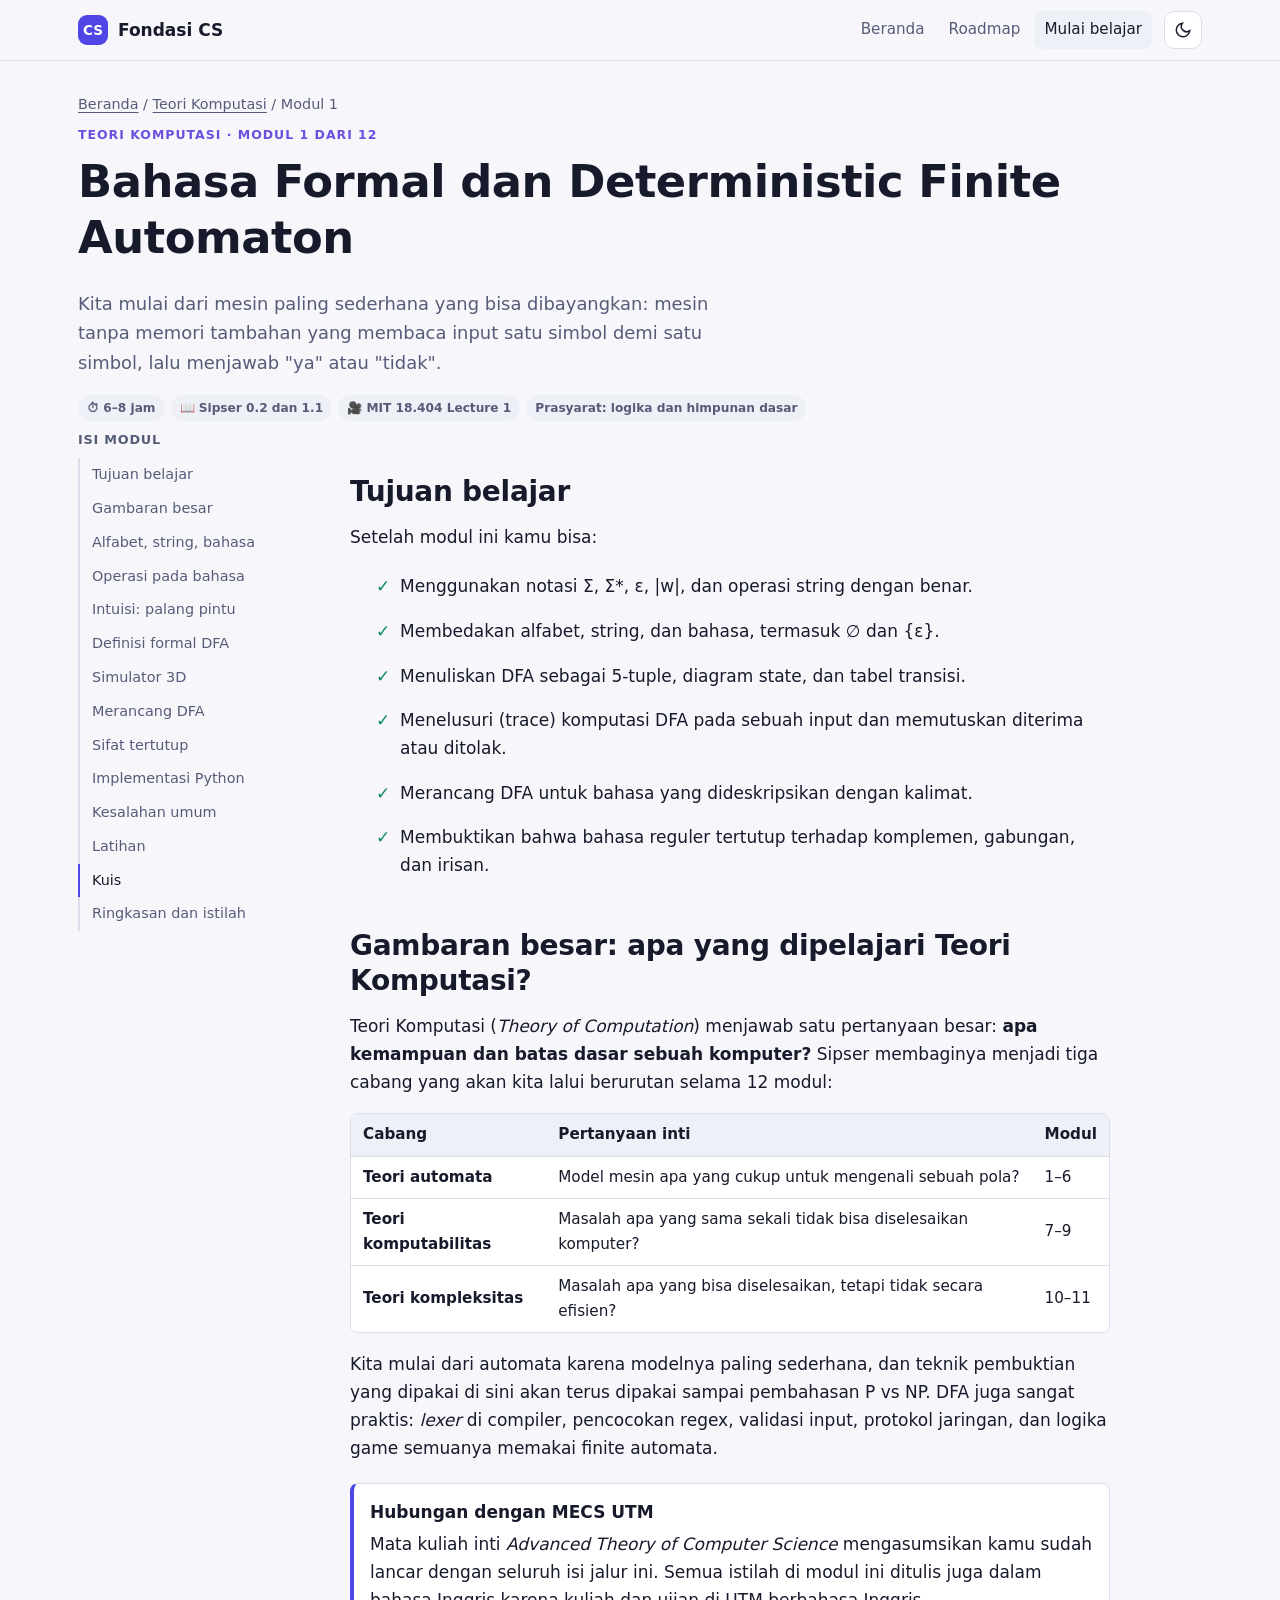
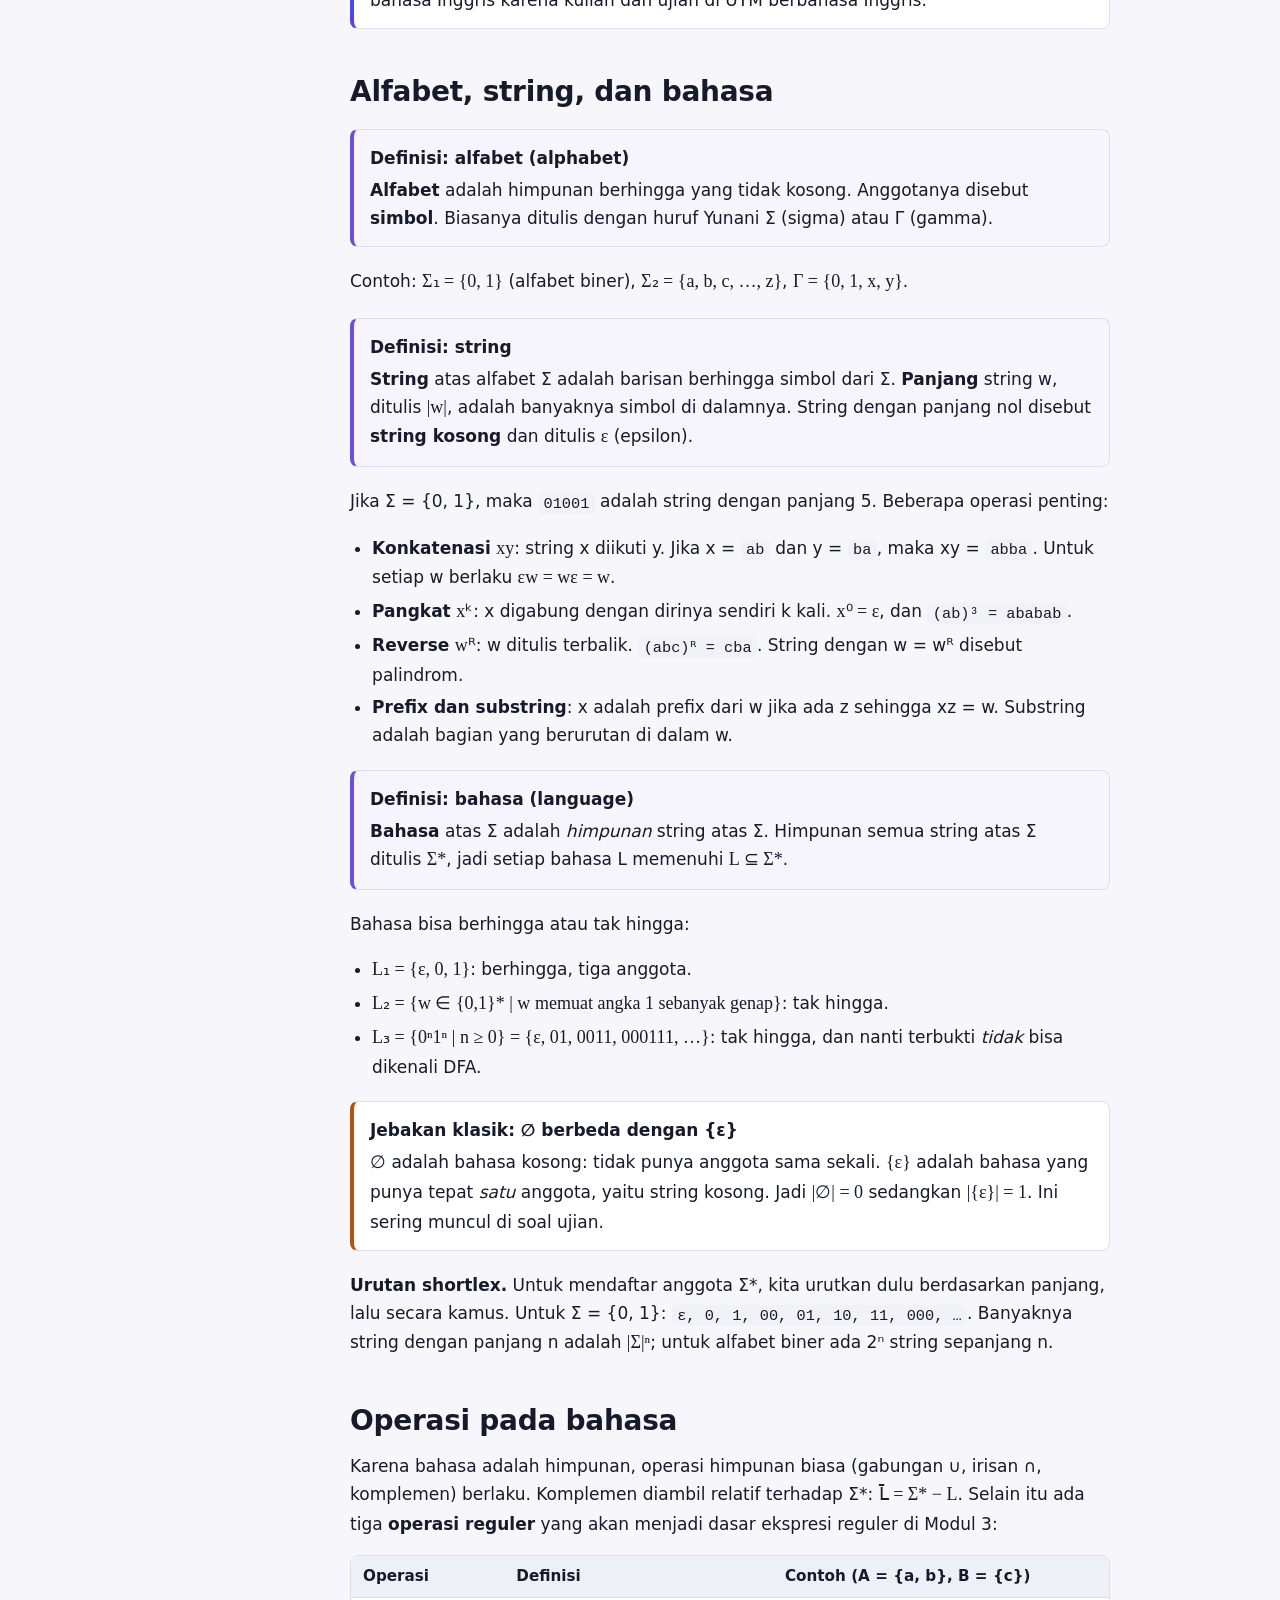
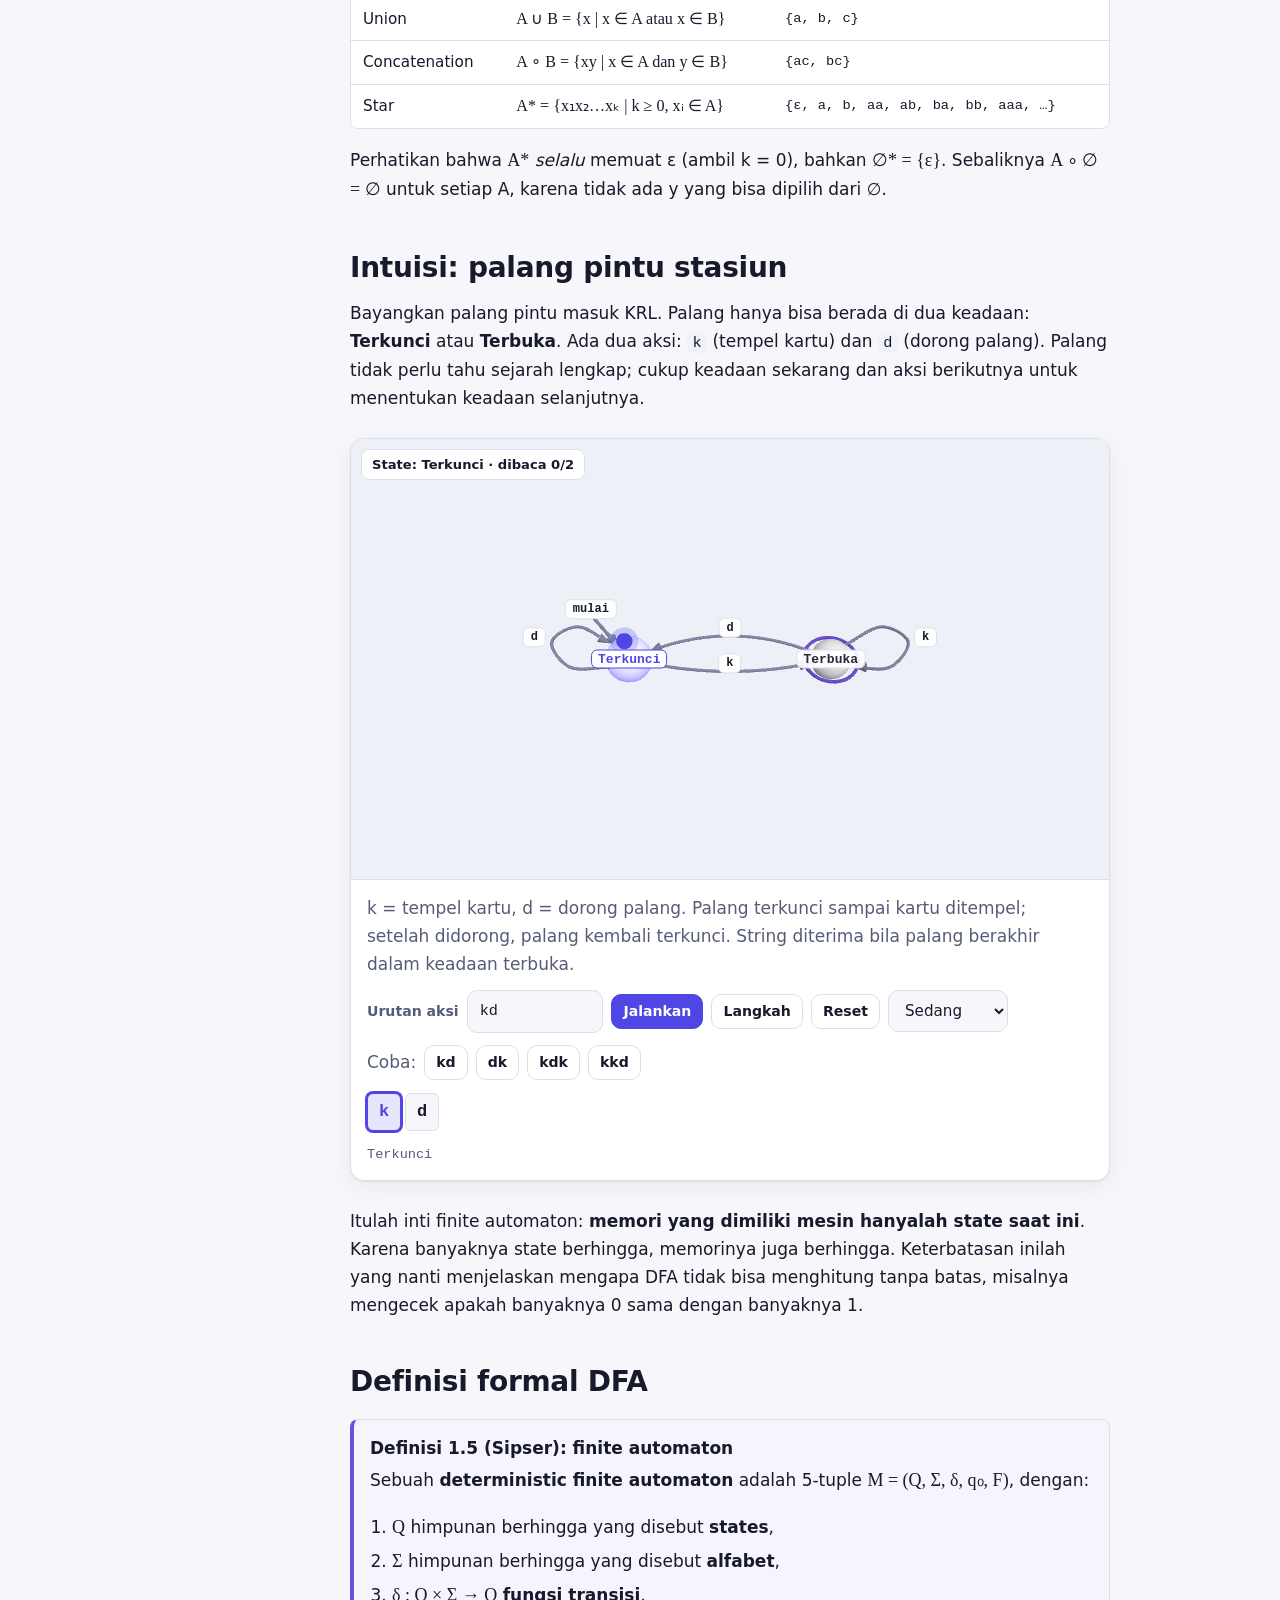
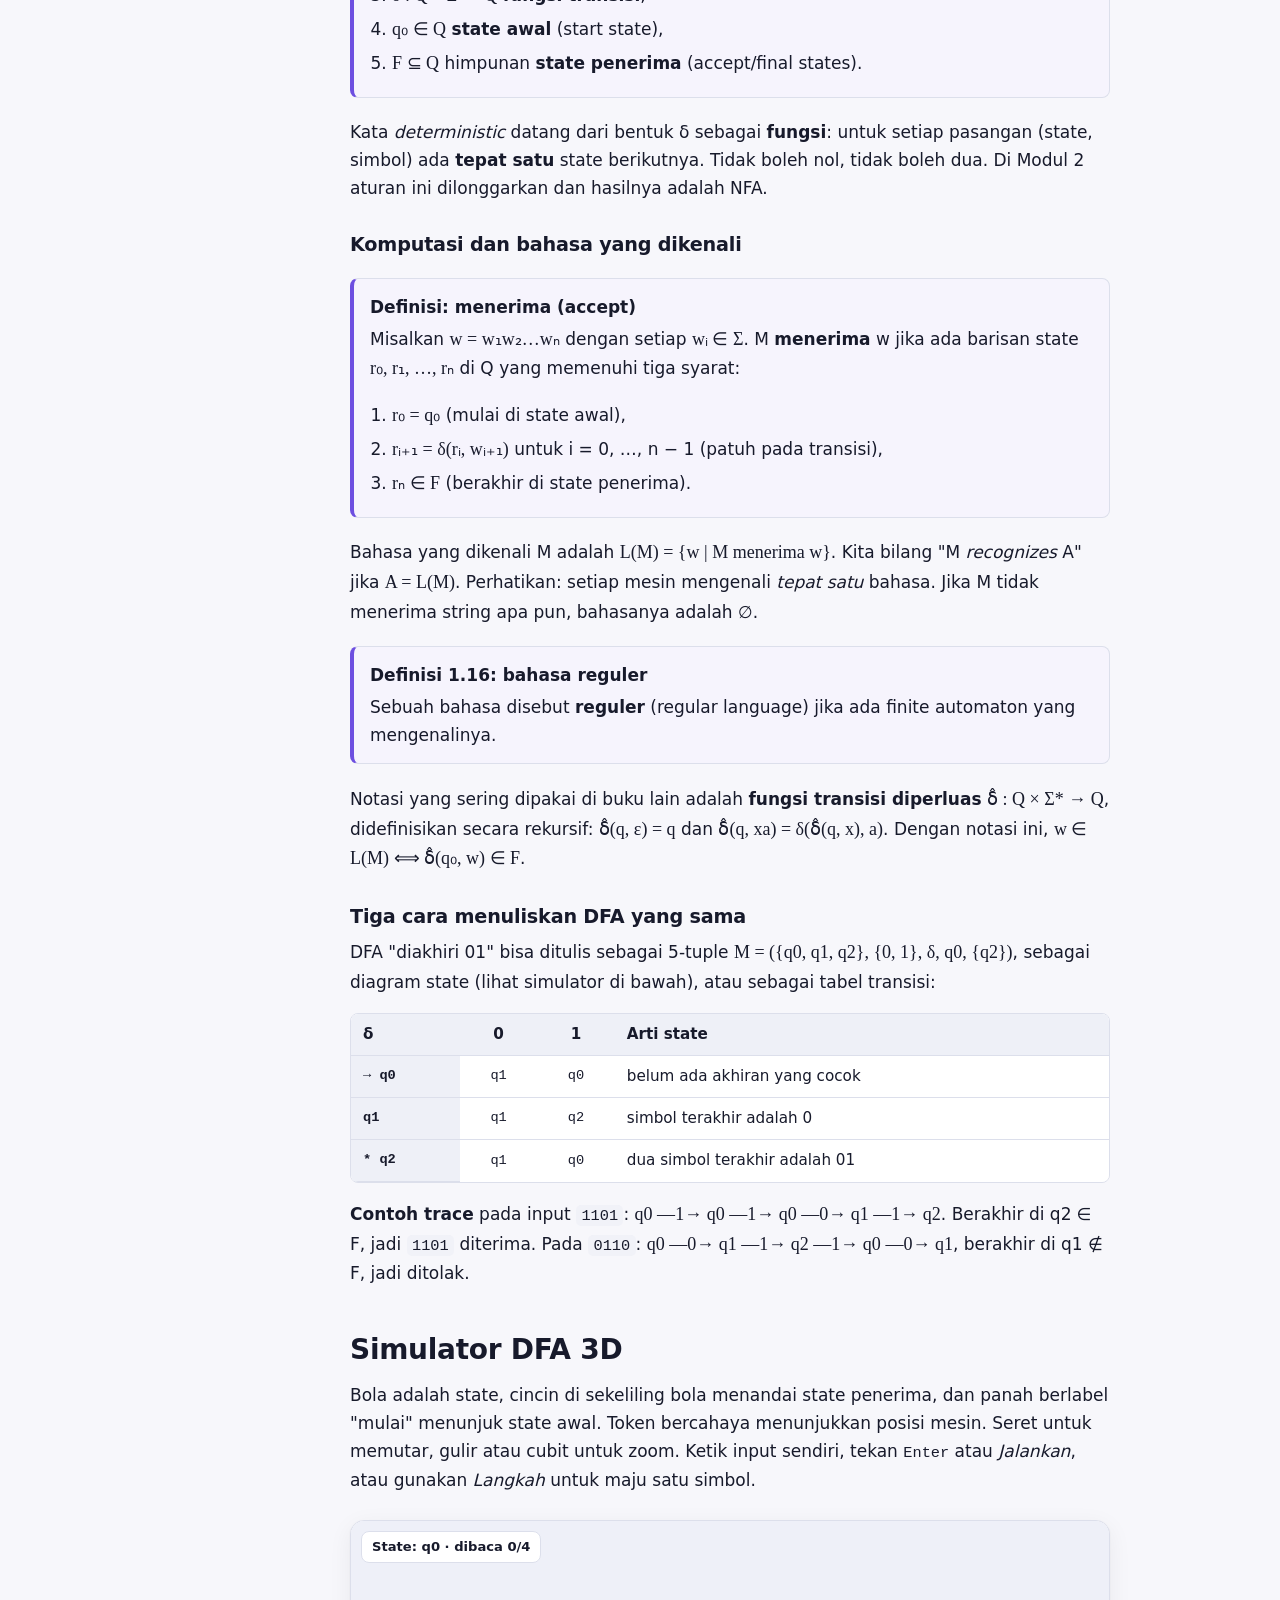
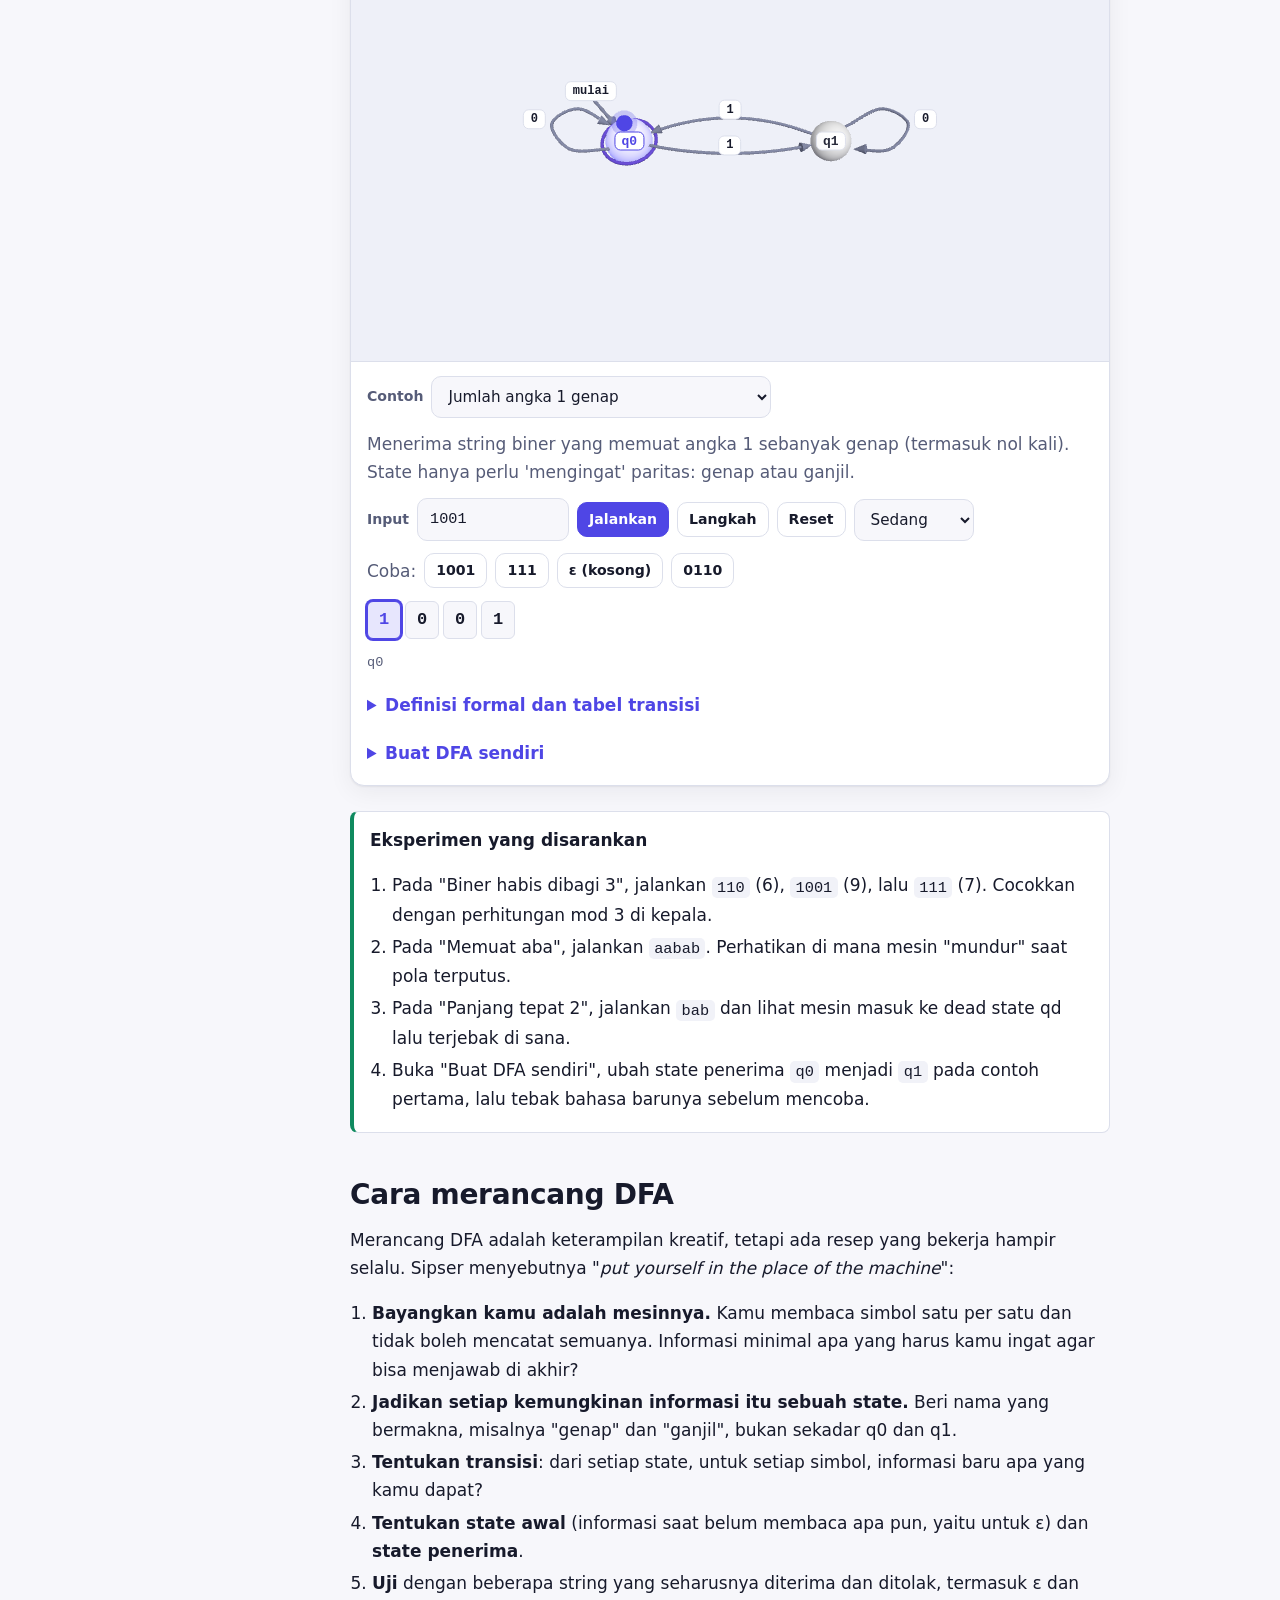
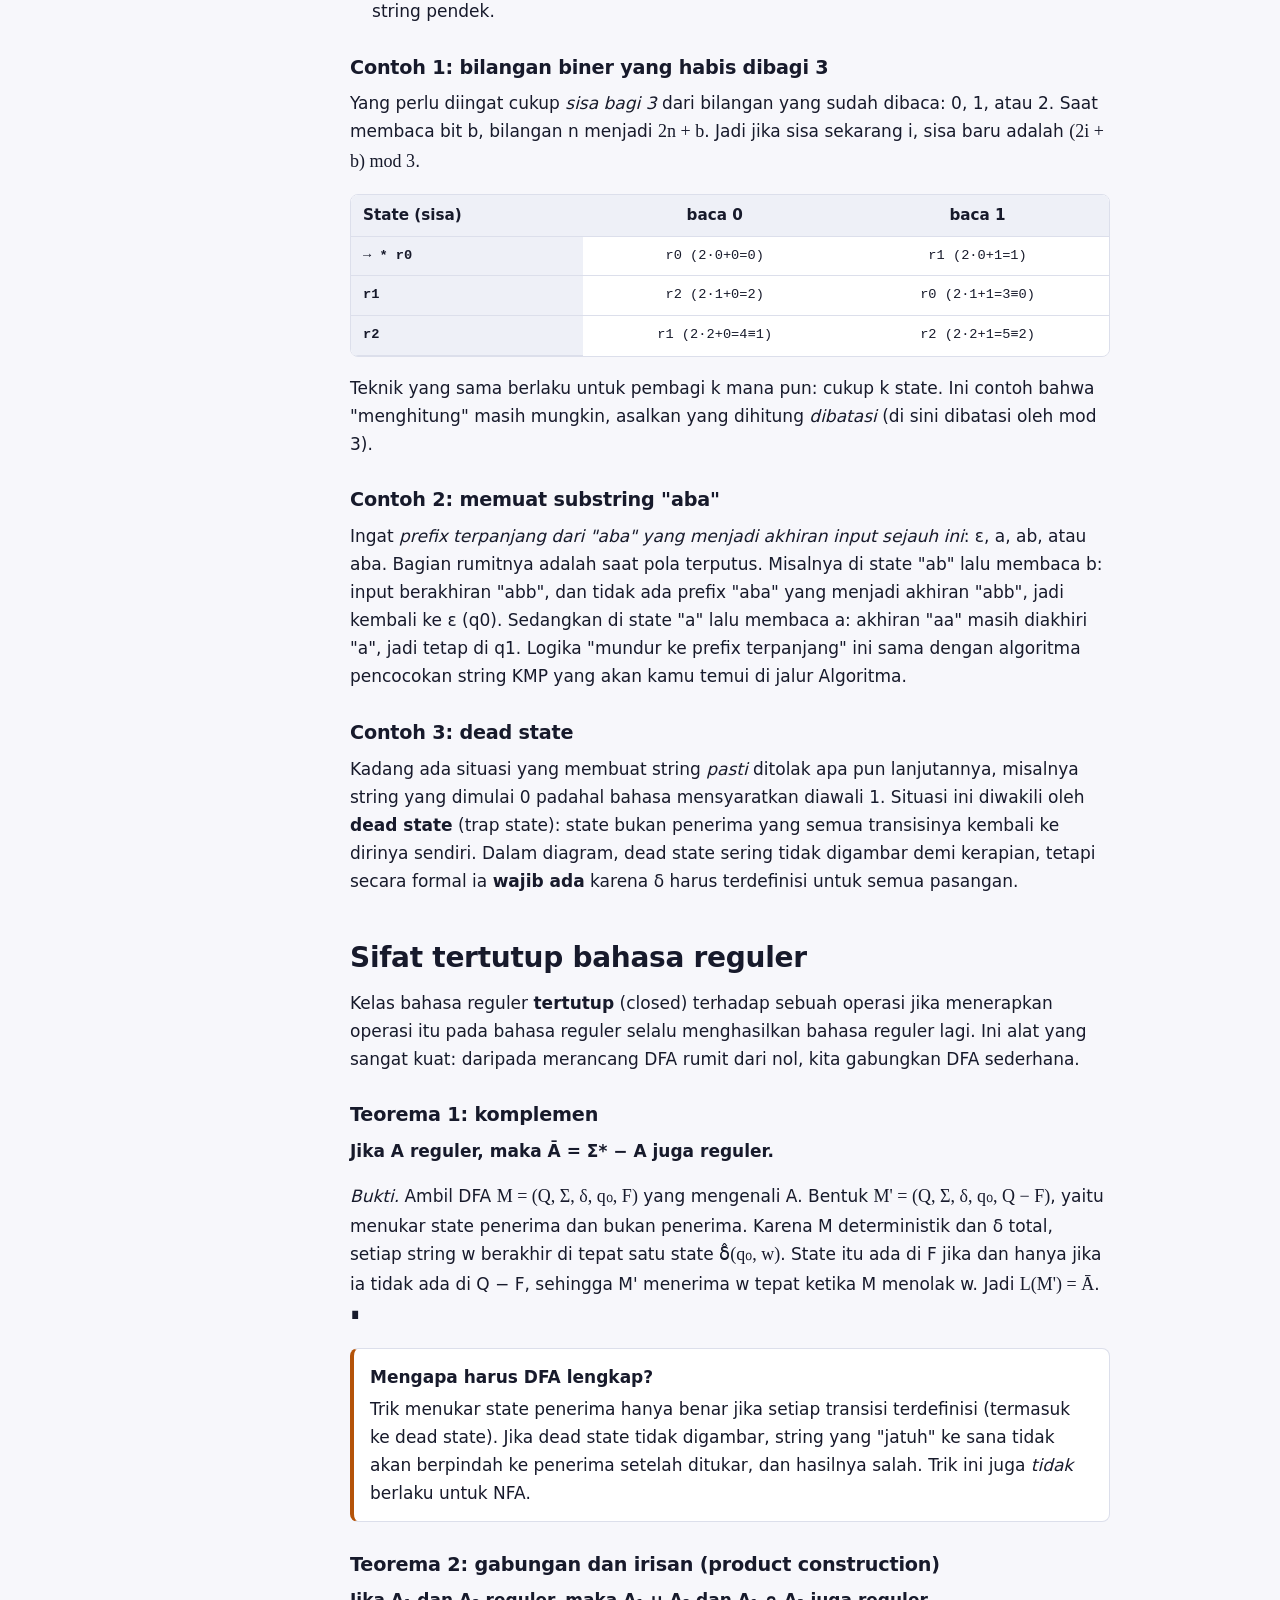
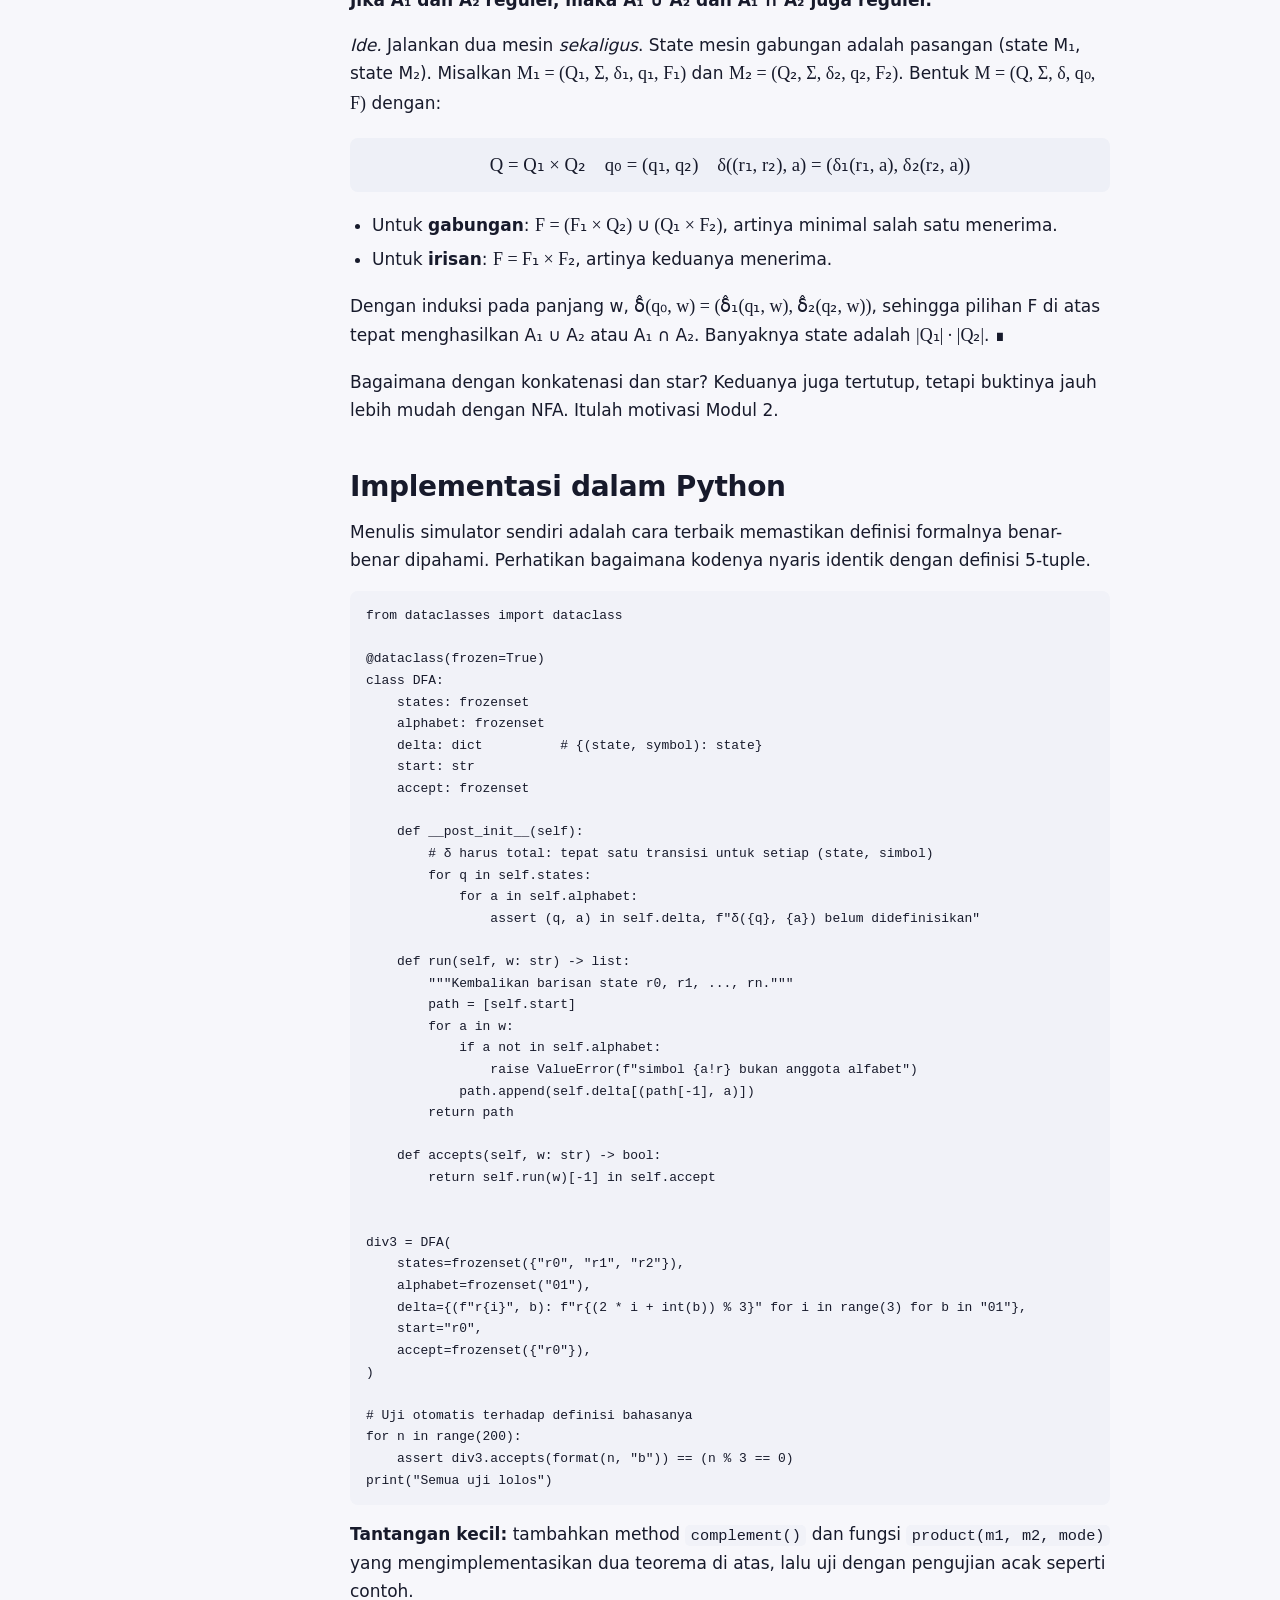
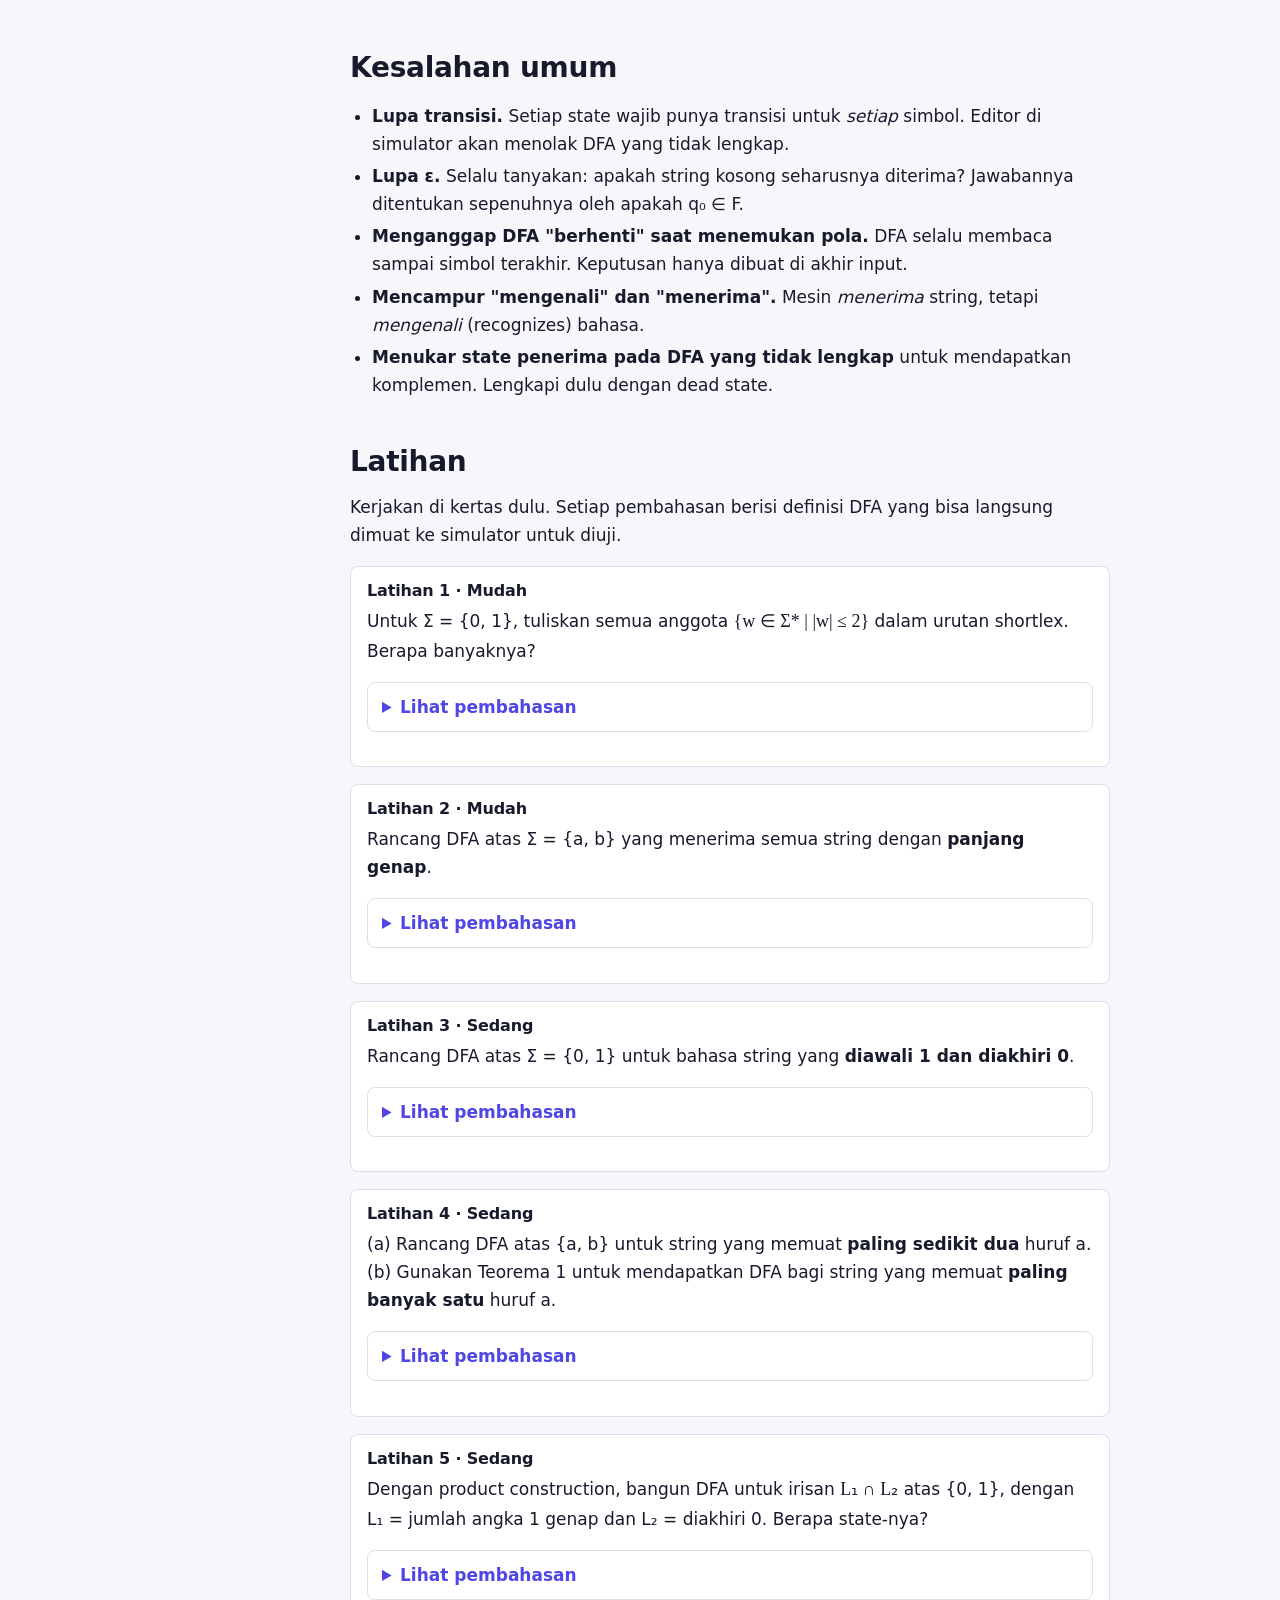
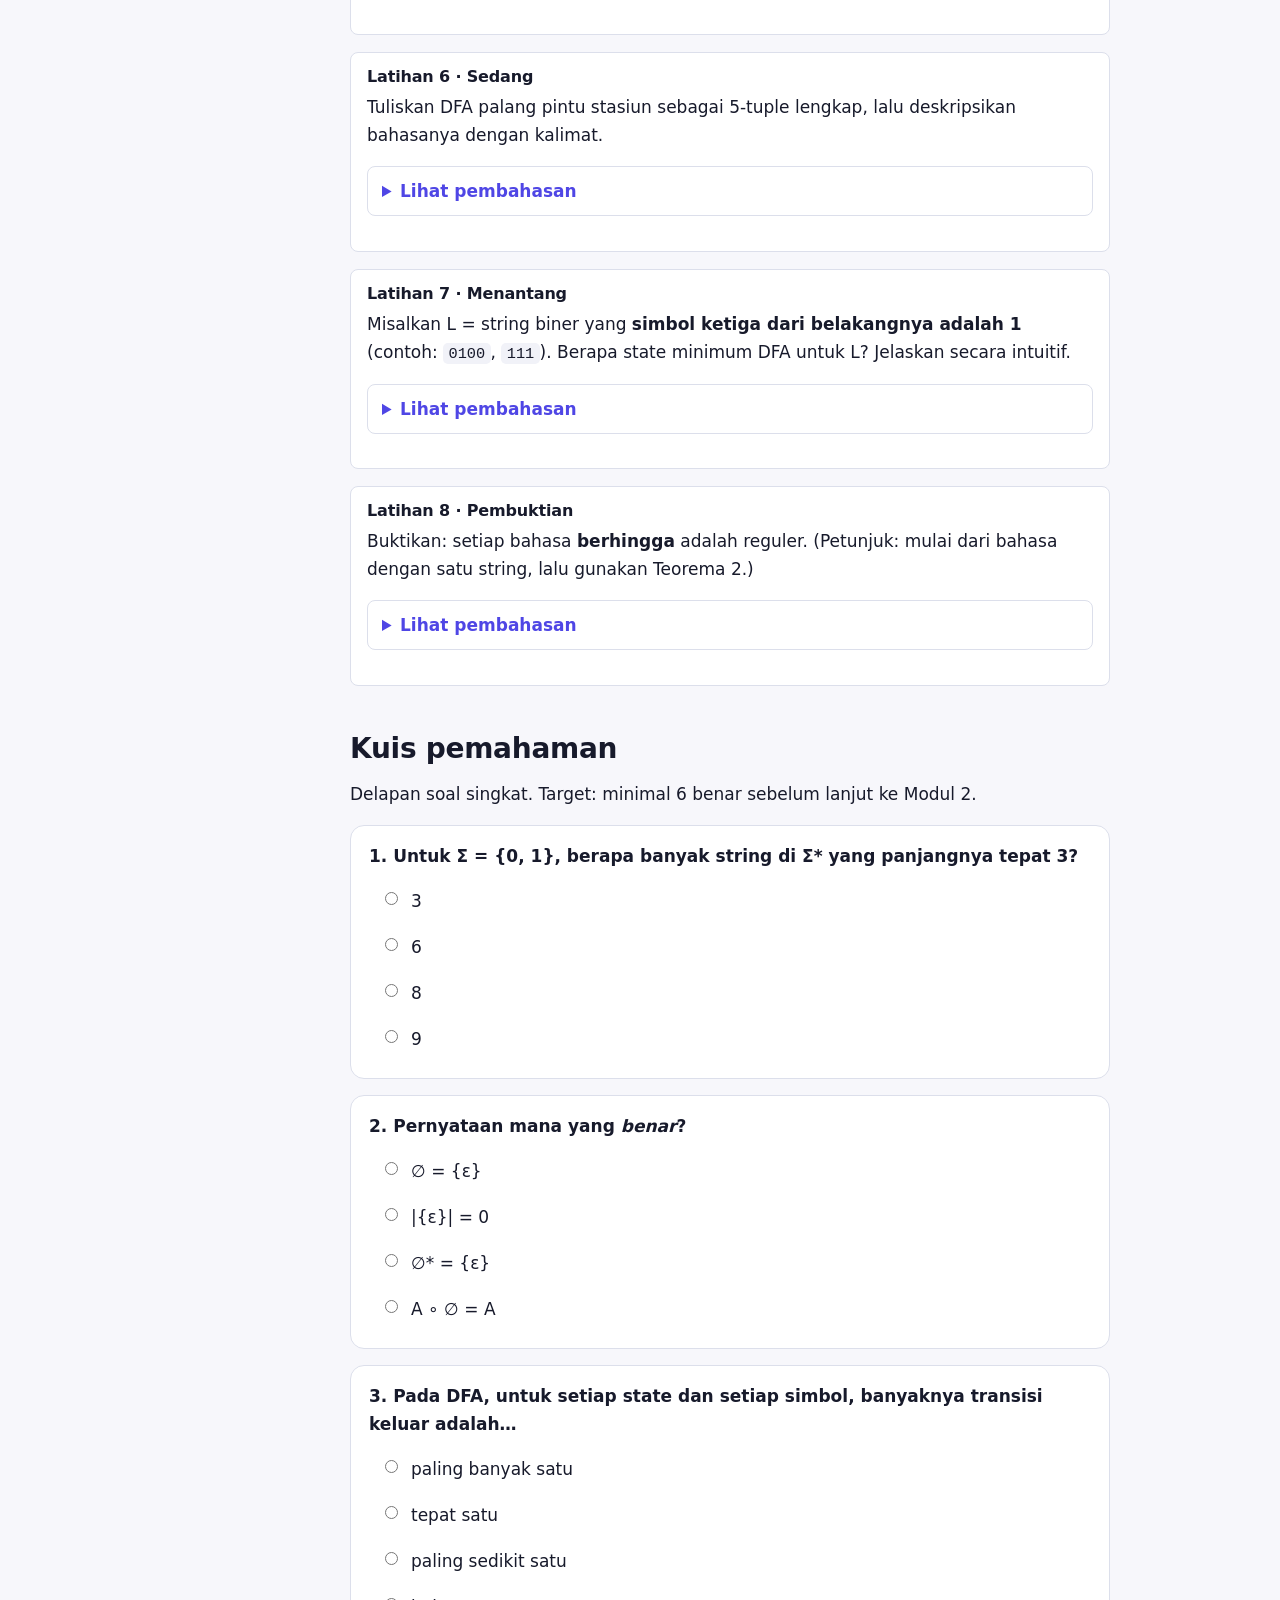
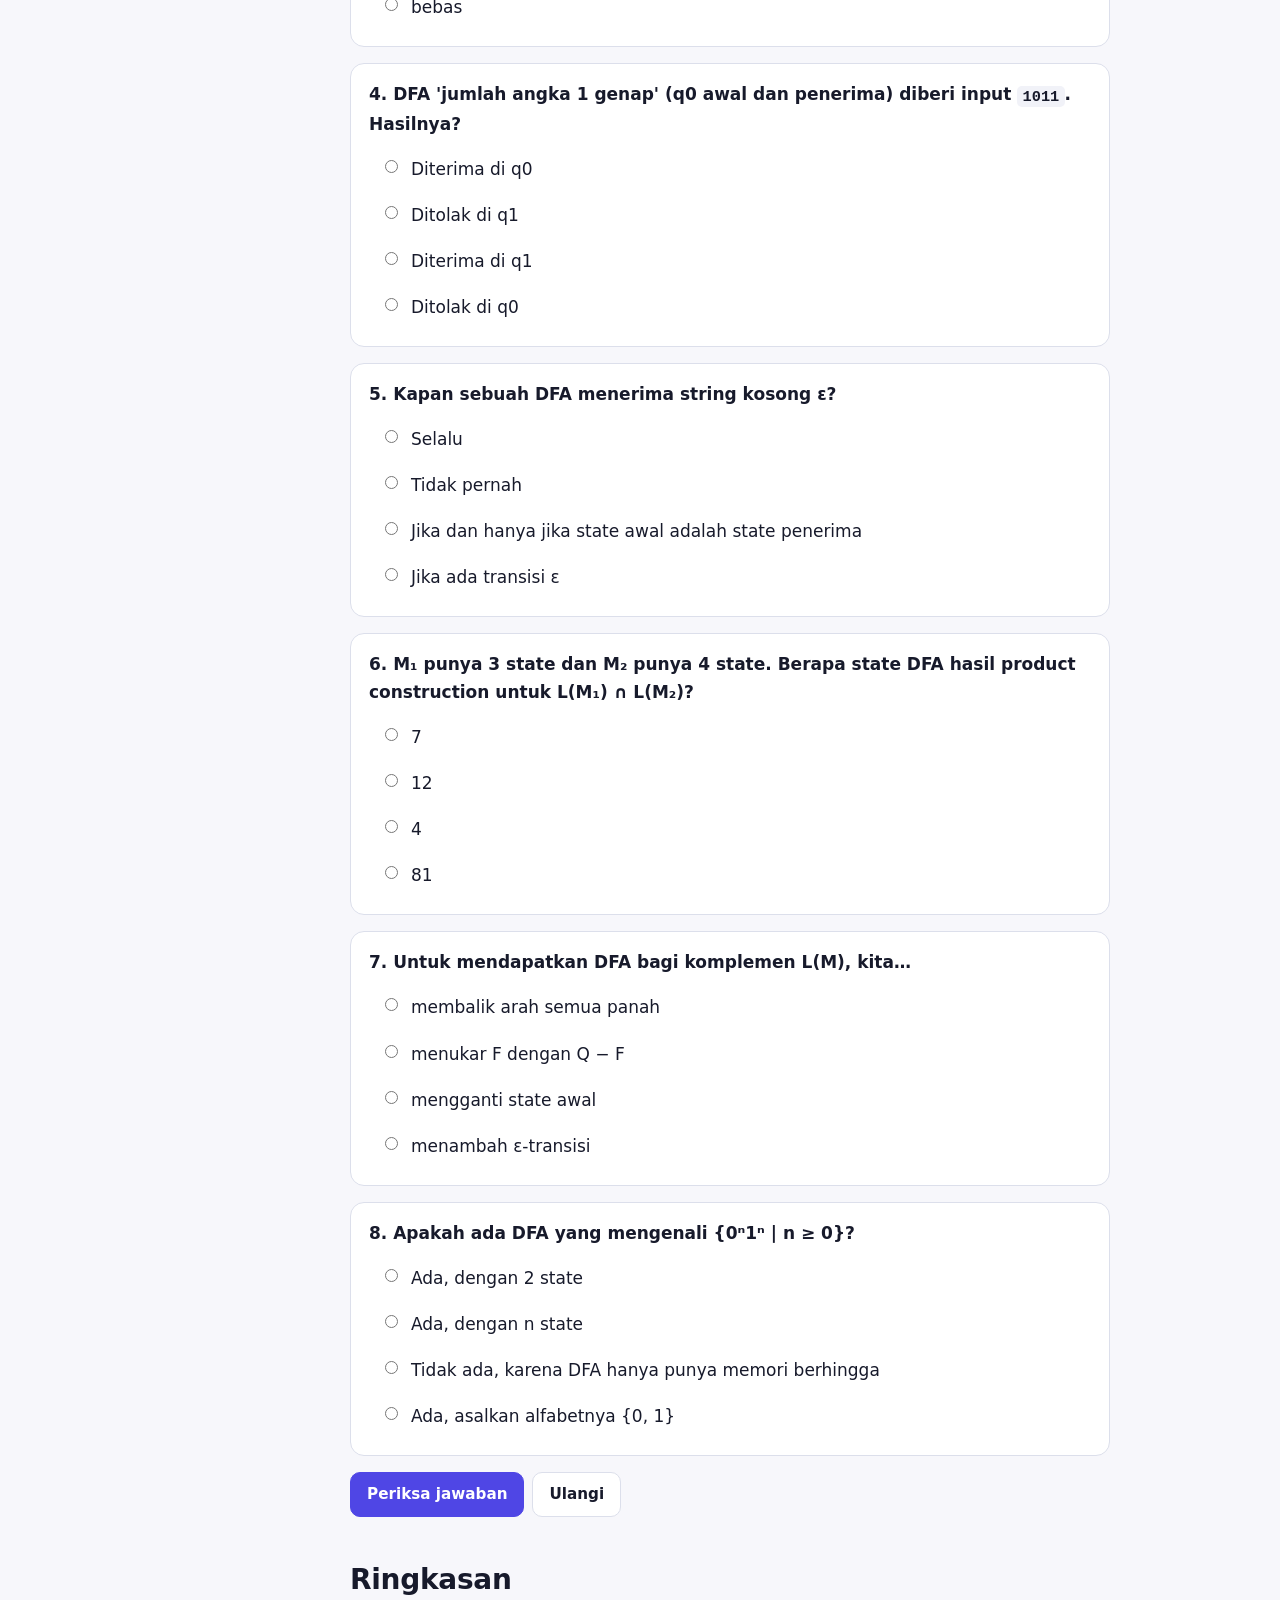
==== teori-komputasi/01-bahasa-dan-dfa.html @ dc5202ef "Bangun website Fondasi CS: beranda, roadmap 6 jalur, modul 1 Teori Komputasi dengan simulator DFA 3D" ====
<!doctype html>
<html lang="id">
<head>
  <meta charset="utf-8">
  <meta name="viewport" content="width=device-width, initial-scale=1">
  <title>Bahasa Formal dan DFA · Teori Komputasi · Fondasi CS</title>
  <meta name="description" content="Modul 1 Teori Komputasi: alfabet, string, bahasa formal, dan deterministic finite automaton (DFA) dengan simulator 3D interaktif, latihan, dan kuis.">
  <meta name="theme-color" content="#4f46e5">
  <link rel="icon" href="../assets/favicon.svg" type="image/svg+xml">
  <script>try{var t=localStorage.getItem("fondasi-cs:theme");if(t)document.documentElement.dataset.theme=t}catch(e){}</script>
  <link rel="stylesheet" href="../assets/css/style.css">
  <script type="importmap">{"imports":{"three":"../assets/vendor/three/three.module.min.js","three/addons/":"../assets/vendor/three/addons/"}}</script>
</head>
<body>
  <a class="skip-link" href="#main">Lewati ke konten</a>
  <header class="site-header">
    <div class="wrap">
      <a class="brand" href="../"><span class="brand-mark" aria-hidden="true">CS</span> Fondasi CS</a>
      <nav class="nav" aria-label="Navigasi utama">
        <a href="../">Beranda</a>
        <a class="hide-sm" href="../roadmap.html?jalur=teori-komputasi">Roadmap</a>
        <a class="hide-sm" href="01-bahasa-dan-dfa.html" aria-current="page">Mulai belajar</a>
      </nav>
      <button class="icon-btn" type="button" data-theme-toggle aria-label="Ganti tema"></button>
    </div>
  </header>

  <div class="wrap">
    <div class="page-head">
      <nav class="breadcrumb" aria-label="Breadcrumb"><a href="../">Beranda</a> / <a href="../roadmap.html?jalur=teori-komputasi">Teori Komputasi</a> / Modul 1</nav>
      <p class="eyebrow" style="color:var(--t-toc)">Teori Komputasi · Modul 1 dari 12</p>
      <h1>Bahasa Formal dan Deterministic Finite Automaton</h1>
      <p class="lead">Kita mulai dari mesin paling sederhana yang bisa dibayangkan: mesin tanpa memori tambahan yang membaca input satu simbol demi satu simbol, lalu menjawab "ya" atau "tidak".</p>
      <div class="lesson-meta">
        <span class="badge">⏱ 6–8 jam</span>
        <span class="badge">📖 Sipser 0.2 dan 1.1</span>
        <span class="badge">🎥 MIT 18.404 Lecture 1</span>
        <span class="badge">Prasyarat: logika dan himpunan dasar</span>
      </div>
    </div>

    <div class="lesson">
      <nav class="toc" aria-label="Daftar isi modul">
        <div class="toc-title">Isi modul</div>
        <ol>
          <li><a href="#tujuan">Tujuan belajar</a></li>
          <li><a href="#gambaran">Gambaran besar</a></li>
          <li><a href="#bahasa">Alfabet, string, bahasa</a></li>
          <li><a href="#operasi">Operasi pada bahasa</a></li>
          <li><a href="#intuisi">Intuisi: palang pintu</a></li>
          <li><a href="#formal">Definisi formal DFA</a></li>
          <li><a href="#simulator">Simulator 3D</a></li>
          <li><a href="#merancang">Merancang DFA</a></li>
          <li><a href="#tertutup">Sifat tertutup</a></li>
          <li><a href="#python">Implementasi Python</a></li>
          <li><a href="#kesalahan">Kesalahan umum</a></li>
          <li><a href="#latihan">Latihan</a></li>
          <li><a href="#kuis">Kuis</a></li>
          <li><a href="#ringkasan">Ringkasan dan istilah</a></li>
        </ol>
      </nav>

      <main id="main" class="prose">

        <section id="tujuan">
          <h2>Tujuan belajar</h2>
          <p>Setelah modul ini kamu bisa:</p>
          <ul class="objectives">
            <li>Menggunakan notasi Σ, Σ*, ε, |w|, dan operasi string dengan benar.</li>
            <li>Membedakan alfabet, string, dan bahasa, termasuk ∅ dan {ε}.</li>
            <li>Menuliskan DFA sebagai 5-tuple, diagram state, dan tabel transisi.</li>
            <li>Menelusuri (trace) komputasi DFA pada sebuah input dan memutuskan diterima atau ditolak.</li>
            <li>Merancang DFA untuk bahasa yang dideskripsikan dengan kalimat.</li>
            <li>Membuktikan bahwa bahasa reguler tertutup terhadap komplemen, gabungan, dan irisan.</li>
          </ul>
        </section>

        <section id="gambaran">
          <h2>Gambaran besar: apa yang dipelajari Teori Komputasi?</h2>
          <p>Teori Komputasi (<em>Theory of Computation</em>) menjawab satu pertanyaan besar: <strong>apa kemampuan dan batas dasar sebuah komputer?</strong> Sipser membaginya menjadi tiga cabang yang akan kita lalui berurutan selama 12 modul:</p>
          <div class="table-wrap">
            <table>
              <thead><tr><th>Cabang</th><th>Pertanyaan inti</th><th>Modul</th></tr></thead>
              <tbody>
                <tr><td><strong>Teori automata</strong></td><td>Model mesin apa yang cukup untuk mengenali sebuah pola?</td><td>1–6</td></tr>
                <tr><td><strong>Teori komputabilitas</strong></td><td>Masalah apa yang sama sekali tidak bisa diselesaikan komputer?</td><td>7–9</td></tr>
                <tr><td><strong>Teori kompleksitas</strong></td><td>Masalah apa yang bisa diselesaikan, tetapi tidak secara efisien?</td><td>10–11</td></tr>
              </tbody>
            </table>
          </div>
          <p>Kita mulai dari automata karena modelnya paling sederhana, dan teknik pembuktian yang dipakai di sini akan terus dipakai sampai pembahasan P vs NP. DFA juga sangat praktis: <em>lexer</em> di compiler, pencocokan regex, validasi input, protokol jaringan, dan logika game semuanya memakai finite automata.</p>
          <div class="callout">
            <span class="callout-title">Hubungan dengan MECS UTM</span>
            Mata kuliah inti <em>Advanced Theory of Computer Science</em> mengasumsikan kamu sudah lancar dengan seluruh isi jalur ini. Semua istilah di modul ini ditulis juga dalam bahasa Inggris karena kuliah dan ujian di UTM berbahasa Inggris.
          </div>
        </section>

        <section id="bahasa">
          <h2>Alfabet, string, dan bahasa</h2>
          <div class="callout def">
            <span class="callout-title">Definisi: alfabet (alphabet)</span>
            <strong>Alfabet</strong> adalah himpunan berhingga yang tidak kosong. Anggotanya disebut <strong>simbol</strong>. Biasanya ditulis dengan huruf Yunani Σ (sigma) atau Γ (gamma).
          </div>
          <p>Contoh: <span class="math">Σ₁ = {0, 1}</span> (alfabet biner), <span class="math">Σ₂ = {a, b, c, …, z}</span>, <span class="math">Γ = {0, 1, x, y}</span>.</p>

          <div class="callout def">
            <span class="callout-title">Definisi: string</span>
            <strong>String</strong> atas alfabet Σ adalah barisan berhingga simbol dari Σ. <strong>Panjang</strong> string w, ditulis <span class="math">|w|</span>, adalah banyaknya simbol di dalamnya. String dengan panjang nol disebut <strong>string kosong</strong> dan ditulis <span class="math">ε</span> (epsilon).
          </div>
          <p>Jika Σ = {0, 1}, maka <code>01001</code> adalah string dengan panjang 5. Beberapa operasi penting:</p>
          <ul>
            <li><strong>Konkatenasi</strong> <span class="math">xy</span>: string x diikuti y. Jika x = <code>ab</code> dan y = <code>ba</code>, maka xy = <code>abba</code>. Untuk setiap w berlaku <span class="math">εw = wε = w</span>.</li>
            <li><strong>Pangkat</strong> <span class="math">xᵏ</span>: x digabung dengan dirinya sendiri k kali. <span class="math">x⁰ = ε</span>, dan <code>(ab)³ = ababab</code>.</li>
            <li><strong>Reverse</strong> <span class="math">wᴿ</span>: w ditulis terbalik. <code>(abc)ᴿ = cba</code>. String dengan w = wᴿ disebut palindrom.</li>
            <li><strong>Prefix dan substring</strong>: x adalah prefix dari w jika ada z sehingga xz = w. Substring adalah bagian yang berurutan di dalam w.</li>
          </ul>

          <div class="callout def">
            <span class="callout-title">Definisi: bahasa (language)</span>
            <strong>Bahasa</strong> atas Σ adalah <em>himpunan</em> string atas Σ. Himpunan semua string atas Σ ditulis <span class="math">Σ*</span>, jadi setiap bahasa L memenuhi <span class="math">L ⊆ Σ*</span>.
          </div>
          <p>Bahasa bisa berhingga atau tak hingga:</p>
          <ul>
            <li><span class="math">L₁ = {ε, 0, 1}</span>: berhingga, tiga anggota.</li>
            <li><span class="math">L₂ = {w ∈ {0,1}* | w memuat angka 1 sebanyak genap}</span>: tak hingga.</li>
            <li><span class="math">L₃ = {0ⁿ1ⁿ | n ≥ 0} = {ε, 01, 0011, 000111, …}</span>: tak hingga, dan nanti terbukti <em>tidak</em> bisa dikenali DFA.</li>
          </ul>

          <div class="callout warn">
            <span class="callout-title">Jebakan klasik: ∅ berbeda dengan {ε}</span>
            <span class="math">∅</span> adalah bahasa kosong: tidak punya anggota sama sekali. <span class="math">{ε}</span> adalah bahasa yang punya tepat <em>satu</em> anggota, yaitu string kosong. Jadi <span class="math">|∅| = 0</span> sedangkan <span class="math">|{ε}| = 1</span>. Ini sering muncul di soal ujian.
          </div>

          <p><strong>Urutan shortlex.</strong> Untuk mendaftar anggota Σ*, kita urutkan dulu berdasarkan panjang, lalu secara kamus. Untuk Σ = {0, 1}: <code>ε, 0, 1, 00, 01, 10, 11, 000, …</code>. Banyaknya string dengan panjang n adalah <span class="math">|Σ|ⁿ</span>; untuk alfabet biner ada 2ⁿ string sepanjang n.</p>
        </section>

        <section id="operasi">
          <h2>Operasi pada bahasa</h2>
          <p>Karena bahasa adalah himpunan, operasi himpunan biasa (gabungan ∪, irisan ∩, komplemen) berlaku. Komplemen diambil relatif terhadap Σ*: <span class="math">L̄ = Σ* − L</span>. Selain itu ada tiga <strong>operasi reguler</strong> yang akan menjadi dasar ekspresi reguler di Modul 3:</p>
          <div class="table-wrap">
            <table>
              <thead><tr><th>Operasi</th><th>Definisi</th><th>Contoh (A = {a, b}, B = {c})</th></tr></thead>
              <tbody>
                <tr><td>Union</td><td class="math">A ∪ B = {x | x ∈ A atau x ∈ B}</td><td class="mono">{a, b, c}</td></tr>
                <tr><td>Concatenation</td><td class="math">A ∘ B = {xy | x ∈ A dan y ∈ B}</td><td class="mono">{ac, bc}</td></tr>
                <tr><td>Star</td><td class="math">A* = {x₁x₂…xₖ | k ≥ 0, xᵢ ∈ A}</td><td class="mono">{ε, a, b, aa, ab, ba, bb, aaa, …}</td></tr>
              </tbody>
            </table>
          </div>
          <p>Perhatikan bahwa <span class="math">A*</span> <em>selalu</em> memuat ε (ambil k = 0), bahkan <span class="math">∅* = {ε}</span>. Sebaliknya <span class="math">A ∘ ∅ = ∅</span> untuk setiap A, karena tidak ada y yang bisa dipilih dari ∅.</p>
        </section>

        <section id="intuisi">
          <h2>Intuisi: palang pintu stasiun</h2>
          <p>Bayangkan palang pintu masuk KRL. Palang hanya bisa berada di dua keadaan: <strong>Terkunci</strong> atau <strong>Terbuka</strong>. Ada dua aksi: <code>k</code> (tempel kartu) dan <code>d</code> (dorong palang). Palang tidak perlu tahu sejarah lengkap; cukup keadaan sekarang dan aksi berikutnya untuk menentukan keadaan selanjutnya.</p>
          <div class="viz" data-dfa-sim data-initial="palang">
            <div class="viz-stage">
              <div class="viz-overlay"><span class="viz-status" data-status>Memuat…</span></div>
            </div>
            <div class="viz-controls">
              <p class="muted" data-desc style="margin:0"></p>
              <div class="viz-row">
                <label for="w-palang">Urutan aksi</label>
                <input id="w-palang" class="field mono" data-input autocomplete="off" spellcheck="false" style="width:9em">
                <button type="button" class="btn btn-primary btn-sm" data-run>Jalankan</button>
                <button type="button" class="btn btn-sm" data-step>Langkah</button>
                <button type="button" class="btn btn-sm" data-reset>Reset</button>
                <select class="field" data-speed aria-label="Kecepatan animasi"><option value="1100">Lambat</option><option value="700" selected>Sedang</option><option value="350">Cepat</option></select>
              </div>
              <div class="viz-row"><span class="muted">Coba:</span> <span class="viz-row" data-samples></span></div>
              <div class="tape" data-tape aria-label="Pita input"></div>
              <div class="trace" data-trace></div>
              <p class="sr-only" aria-live="polite" data-live></p>
            </div>
          </div>
          <p>Itulah inti finite automaton: <strong>memori yang dimiliki mesin hanyalah state saat ini</strong>. Karena banyaknya state berhingga, memorinya juga berhingga. Keterbatasan inilah yang nanti menjelaskan mengapa DFA tidak bisa menghitung tanpa batas, misalnya mengecek apakah banyaknya 0 sama dengan banyaknya 1.</p>
        </section>

        <section id="formal">
          <h2>Definisi formal DFA</h2>
          <div class="callout def">
            <span class="callout-title">Definisi 1.5 (Sipser): finite automaton</span>
            <p>Sebuah <strong>deterministic finite automaton</strong> adalah 5-tuple <span class="math">M = (Q, Σ, δ, q₀, F)</span>, dengan:</p>
            <ol>
              <li><span class="math">Q</span> himpunan berhingga yang disebut <strong>states</strong>,</li>
              <li><span class="math">Σ</span> himpunan berhingga yang disebut <strong>alfabet</strong>,</li>
              <li><span class="math">δ : Q × Σ → Q</span> <strong>fungsi transisi</strong>,</li>
              <li><span class="math">q₀ ∈ Q</span> <strong>state awal</strong> (start state),</li>
              <li><span class="math">F ⊆ Q</span> himpunan <strong>state penerima</strong> (accept/final states).</li>
            </ol>
          </div>
          <p>Kata <em>deterministic</em> datang dari bentuk δ sebagai <strong>fungsi</strong>: untuk setiap pasangan (state, simbol) ada <strong>tepat satu</strong> state berikutnya. Tidak boleh nol, tidak boleh dua. Di Modul 2 aturan ini dilonggarkan dan hasilnya adalah NFA.</p>

          <h3>Komputasi dan bahasa yang dikenali</h3>
          <div class="callout def">
            <span class="callout-title">Definisi: menerima (accept)</span>
            <p>Misalkan <span class="math">w = w₁w₂…wₙ</span> dengan setiap <span class="math">wᵢ ∈ Σ</span>. M <strong>menerima</strong> w jika ada barisan state <span class="math">r₀, r₁, …, rₙ</span> di Q yang memenuhi tiga syarat:</p>
            <ol>
              <li><span class="math">r₀ = q₀</span> (mulai di state awal),</li>
              <li><span class="math">rᵢ₊₁ = δ(rᵢ, wᵢ₊₁)</span> untuk i = 0, …, n − 1 (patuh pada transisi),</li>
              <li><span class="math">rₙ ∈ F</span> (berakhir di state penerima).</li>
            </ol>
          </div>
          <p>Bahasa yang dikenali M adalah <span class="math">L(M) = {w | M menerima w}</span>. Kita bilang "M <em>recognizes</em> A" jika <span class="math">A = L(M)</span>. Perhatikan: setiap mesin mengenali <em>tepat satu</em> bahasa. Jika M tidak menerima string apa pun, bahasanya adalah ∅.</p>
          <div class="callout def">
            <span class="callout-title">Definisi 1.16: bahasa reguler</span>
            Sebuah bahasa disebut <strong>reguler</strong> (regular language) jika ada finite automaton yang mengenalinya.
          </div>
          <p>Notasi yang sering dipakai di buku lain adalah <strong>fungsi transisi diperluas</strong> <span class="math">δ̂ : Q × Σ* → Q</span>, didefinisikan secara rekursif: <span class="math">δ̂(q, ε) = q</span> dan <span class="math">δ̂(q, xa) = δ(δ̂(q, x), a)</span>. Dengan notasi ini, <span class="math">w ∈ L(M) ⟺ δ̂(q₀, w) ∈ F</span>.</p>

          <h3>Tiga cara menuliskan DFA yang sama</h3>
          <p>DFA "diakhiri 01" bisa ditulis sebagai 5-tuple <span class="math">M = ({q0, q1, q2}, {0, 1}, δ, q0, {q2})</span>, sebagai diagram state (lihat simulator di bawah), atau sebagai tabel transisi:</p>
          <div class="table-wrap">
            <table>
              <thead><tr><th>δ</th><th class="c">0</th><th class="c">1</th><th>Arti state</th></tr></thead>
              <tbody>
                <tr><th class="mono">→ q0</th><td class="c mono">q1</td><td class="c mono">q0</td><td>belum ada akhiran yang cocok</td></tr>
                <tr><th class="mono">q1</th><td class="c mono">q1</td><td class="c mono">q2</td><td>simbol terakhir adalah 0</td></tr>
                <tr><th class="mono">* q2</th><td class="c mono">q1</td><td class="c mono">q0</td><td>dua simbol terakhir adalah 01</td></tr>
              </tbody>
            </table>
          </div>
          <p><strong>Contoh trace</strong> pada input <code>1101</code>: <span class="math">q0 —1→ q0 —1→ q0 —0→ q1 —1→ q2</span>. Berakhir di q2 ∈ F, jadi <code>1101</code> diterima. Pada <code>0110</code>: <span class="math">q0 —0→ q1 —1→ q2 —1→ q0 —0→ q1</span>, berakhir di q1 ∉ F, jadi ditolak.</p>
        </section>

        <section id="simulator">
          <h2>Simulator DFA 3D</h2>
          <p>Bola adalah state, cincin di sekeliling bola menandai state penerima, dan panah berlabel "mulai" menunjuk state awal. Token bercahaya menunjukkan posisi mesin. Seret untuk memutar, gulir atau cubit untuk zoom. Ketik input sendiri, tekan <kbd>Enter</kbd> atau <em>Jalankan</em>, atau gunakan <em>Langkah</em> untuk maju satu simbol.</p>
          <div class="viz" data-dfa-sim>
            <div class="viz-stage">
              <div class="viz-overlay"><span class="viz-status" data-status>Memuat…</span></div>
            </div>
            <div class="viz-controls">
              <div class="viz-row">
                <label for="ex-main">Contoh</label>
                <select id="ex-main" class="field" data-example style="flex:1;max-width:340px">
                  <option value="genap-1">Jumlah angka 1 genap</option>
                  <option value="akhir-01">Diakhiri "01"</option>
                  <option value="kelipatan-3">Biner habis dibagi 3</option>
                  <option value="memuat-aba">Memuat substring "aba"</option>
                  <option value="panjang-2">Panjang tepat 2 (dead state)</option>
                  <option value="" hidden>DFA buatanmu</option>
                </select>
              </div>
              <p class="muted" data-desc style="margin:0"></p>
              <div class="viz-row">
                <label for="w-main">Input</label>
                <input id="w-main" class="field mono" data-input autocomplete="off" spellcheck="false" style="width:10em">
                <button type="button" class="btn btn-primary btn-sm" data-run>Jalankan</button>
                <button type="button" class="btn btn-sm" data-step>Langkah</button>
                <button type="button" class="btn btn-sm" data-reset>Reset</button>
                <select class="field" data-speed aria-label="Kecepatan animasi"><option value="1100">Lambat</option><option value="700" selected>Sedang</option><option value="350">Cepat</option></select>
              </div>
              <div class="viz-row"><span class="muted">Coba:</span> <span class="viz-row" data-samples></span></div>
              <div class="tape" data-tape aria-label="Pita input"></div>
              <div class="trace" data-trace></div>
              <details>
                <summary>Definisi formal dan tabel transisi</summary>
                <div data-formal></div>
              </details>
              <details>
                <summary>Buat DFA sendiri</summary>
                <p class="muted" style="font-size:.9rem">Satu transisi per baris dengan format <code>state simbol tujuan</code>. Baris yang diawali <code>#</code> adalah komentar. Editor akan memeriksa apakah DFA-mu lengkap dan deterministik.</p>
                <label for="dfa-editor" class="sr-only">Definisi DFA</label>
                <textarea id="dfa-editor" class="field" data-editor spellcheck="false"></textarea>
                <div class="viz-row" style="margin-top:8px">
                  <button type="button" class="btn btn-primary btn-sm" data-apply>Terapkan ke visualisasi</button>
                </div>
                <p data-editor-msg role="status" aria-live="polite"></p>
              </details>
              <p class="sr-only" aria-live="polite" data-live></p>
            </div>
          </div>
          <div class="callout tip">
            <span class="callout-title">Eksperimen yang disarankan</span>
            <ol>
              <li>Pada "Biner habis dibagi 3", jalankan <code>110</code> (6), <code>1001</code> (9), lalu <code>111</code> (7). Cocokkan dengan perhitungan mod 3 di kepala.</li>
              <li>Pada "Memuat aba", jalankan <code>aabab</code>. Perhatikan di mana mesin "mundur" saat pola terputus.</li>
              <li>Pada "Panjang tepat 2", jalankan <code>bab</code> dan lihat mesin masuk ke dead state qd lalu terjebak di sana.</li>
              <li>Buka "Buat DFA sendiri", ubah state penerima <code>q0</code> menjadi <code>q1</code> pada contoh pertama, lalu tebak bahasa barunya sebelum mencoba.</li>
            </ol>
          </div>
        </section>

        <section id="merancang">
          <h2>Cara merancang DFA</h2>
          <p>Merancang DFA adalah keterampilan kreatif, tetapi ada resep yang bekerja hampir selalu. Sipser menyebutnya "<em>put yourself in the place of the machine</em>":</p>
          <ol>
            <li><strong>Bayangkan kamu adalah mesinnya.</strong> Kamu membaca simbol satu per satu dan tidak boleh mencatat semuanya. Informasi minimal apa yang harus kamu ingat agar bisa menjawab di akhir?</li>
            <li><strong>Jadikan setiap kemungkinan informasi itu sebuah state.</strong> Beri nama yang bermakna, misalnya "genap" dan "ganjil", bukan sekadar q0 dan q1.</li>
            <li><strong>Tentukan transisi</strong>: dari setiap state, untuk setiap simbol, informasi baru apa yang kamu dapat?</li>
            <li><strong>Tentukan state awal</strong> (informasi saat belum membaca apa pun, yaitu untuk ε) dan <strong>state penerima</strong>.</li>
            <li><strong>Uji</strong> dengan beberapa string yang seharusnya diterima dan ditolak, termasuk ε dan string pendek.</li>
          </ol>

          <h3>Contoh 1: bilangan biner yang habis dibagi 3</h3>
          <p>Yang perlu diingat cukup <em>sisa bagi 3</em> dari bilangan yang sudah dibaca: 0, 1, atau 2. Saat membaca bit b, bilangan n menjadi <span class="math">2n + b</span>. Jadi jika sisa sekarang i, sisa baru adalah <span class="math">(2i + b) mod 3</span>.</p>
          <div class="table-wrap">
            <table>
              <thead><tr><th>State (sisa)</th><th class="c">baca 0</th><th class="c">baca 1</th></tr></thead>
              <tbody>
                <tr><th class="mono">→ * r0</th><td class="c mono">r0 (2·0+0=0)</td><td class="c mono">r1 (2·0+1=1)</td></tr>
                <tr><th class="mono">r1</th><td class="c mono">r2 (2·1+0=2)</td><td class="c mono">r0 (2·1+1=3≡0)</td></tr>
                <tr><th class="mono">r2</th><td class="c mono">r1 (2·2+0=4≡1)</td><td class="c mono">r2 (2·2+1=5≡2)</td></tr>
              </tbody>
            </table>
          </div>
          <p>Teknik yang sama berlaku untuk pembagi k mana pun: cukup k state. Ini contoh bahwa "menghitung" masih mungkin, asalkan yang dihitung <em>dibatasi</em> (di sini dibatasi oleh mod 3).</p>

          <h3>Contoh 2: memuat substring "aba"</h3>
          <p>Ingat <em>prefix terpanjang dari "aba" yang menjadi akhiran input sejauh ini</em>: ε, a, ab, atau aba. Bagian rumitnya adalah saat pola terputus. Misalnya di state "ab" lalu membaca b: input berakhiran "abb", dan tidak ada prefix "aba" yang menjadi akhiran "abb", jadi kembali ke ε (q0). Sedangkan di state "a" lalu membaca a: akhiran "aa" masih diakhiri "a", jadi tetap di q1. Logika "mundur ke prefix terpanjang" ini sama dengan algoritma pencocokan string KMP yang akan kamu temui di jalur Algoritma.</p>

          <h3>Contoh 3: dead state</h3>
          <p>Kadang ada situasi yang membuat string <em>pasti</em> ditolak apa pun lanjutannya, misalnya string yang dimulai 0 padahal bahasa mensyaratkan diawali 1. Situasi ini diwakili oleh <strong>dead state</strong> (trap state): state bukan penerima yang semua transisinya kembali ke dirinya sendiri. Dalam diagram, dead state sering tidak digambar demi kerapian, tetapi secara formal ia <strong>wajib ada</strong> karena δ harus terdefinisi untuk semua pasangan.</p>
        </section>

        <section id="tertutup">
          <h2>Sifat tertutup bahasa reguler</h2>
          <p>Kelas bahasa reguler <strong>tertutup</strong> (closed) terhadap sebuah operasi jika menerapkan operasi itu pada bahasa reguler selalu menghasilkan bahasa reguler lagi. Ini alat yang sangat kuat: daripada merancang DFA rumit dari nol, kita gabungkan DFA sederhana.</p>

          <h3>Teorema 1: komplemen</h3>
          <p><strong>Jika A reguler, maka Ā = Σ* − A juga reguler.</strong></p>
          <p><em>Bukti.</em> Ambil DFA <span class="math">M = (Q, Σ, δ, q₀, F)</span> yang mengenali A. Bentuk <span class="math">M' = (Q, Σ, δ, q₀, Q − F)</span>, yaitu menukar state penerima dan bukan penerima. Karena M deterministik dan δ total, setiap string w berakhir di tepat satu state <span class="math">δ̂(q₀, w)</span>. State itu ada di F jika dan hanya jika ia tidak ada di Q − F, sehingga M' menerima w tepat ketika M menolak w. Jadi <span class="math">L(M') = Ā</span>. ∎</p>
          <div class="callout warn">
            <span class="callout-title">Mengapa harus DFA lengkap?</span>
            Trik menukar state penerima hanya benar jika setiap transisi terdefinisi (termasuk ke dead state). Jika dead state tidak digambar, string yang "jatuh" ke sana tidak akan berpindah ke penerima setelah ditukar, dan hasilnya salah. Trik ini juga <em>tidak</em> berlaku untuk NFA.
          </div>

          <h3>Teorema 2: gabungan dan irisan (product construction)</h3>
          <p><strong>Jika A₁ dan A₂ reguler, maka A₁ ∪ A₂ dan A₁ ∩ A₂ juga reguler.</strong></p>
          <p><em>Ide.</em> Jalankan dua mesin <em>sekaligus</em>. State mesin gabungan adalah pasangan (state M₁, state M₂). Misalkan <span class="math">M₁ = (Q₁, Σ, δ₁, q₁, F₁)</span> dan <span class="math">M₂ = (Q₂, Σ, δ₂, q₂, F₂)</span>. Bentuk <span class="math">M = (Q, Σ, δ, q₀, F)</span> dengan:</p>
          <div class="math-block">Q = Q₁ × Q₂ &nbsp;&nbsp; q₀ = (q₁, q₂) &nbsp;&nbsp; δ((r₁, r₂), a) = (δ₁(r₁, a), δ₂(r₂, a))</div>
          <ul>
            <li>Untuk <strong>gabungan</strong>: <span class="math">F = (F₁ × Q₂) ∪ (Q₁ × F₂)</span>, artinya minimal salah satu menerima.</li>
            <li>Untuk <strong>irisan</strong>: <span class="math">F = F₁ × F₂</span>, artinya keduanya menerima.</li>
          </ul>
          <p>Dengan induksi pada panjang w, <span class="math">δ̂(q₀, w) = (δ̂₁(q₁, w), δ̂₂(q₂, w))</span>, sehingga pilihan F di atas tepat menghasilkan A₁ ∪ A₂ atau A₁ ∩ A₂. Banyaknya state adalah <span class="math">|Q₁| · |Q₂|</span>. ∎</p>
          <p>Bagaimana dengan konkatenasi dan star? Keduanya juga tertutup, tetapi buktinya jauh lebih mudah dengan NFA. Itulah motivasi Modul 2.</p>
        </section>

        <section id="python">
          <h2>Implementasi dalam Python</h2>
          <p>Menulis simulator sendiri adalah cara terbaik memastikan definisi formalnya benar-benar dipahami. Perhatikan bagaimana kodenya nyaris identik dengan definisi 5-tuple.</p>
<pre><code>from dataclasses import dataclass

@dataclass(frozen=True)
class DFA:
    states: frozenset
    alphabet: frozenset
    delta: dict          # {(state, symbol): state}
    start: str
    accept: frozenset

    def __post_init__(self):
        # δ harus total: tepat satu transisi untuk setiap (state, simbol)
        for q in self.states:
            for a in self.alphabet:
                assert (q, a) in self.delta, f"δ({q}, {a}) belum didefinisikan"

    def run(self, w: str) -&gt; list:
        """Kembalikan barisan state r0, r1, ..., rn."""
        path = [self.start]
        for a in w:
            if a not in self.alphabet:
                raise ValueError(f"simbol {a!r} bukan anggota alfabet")
            path.append(self.delta[(path[-1], a)])
        return path

    def accepts(self, w: str) -&gt; bool:
        return self.run(w)[-1] in self.accept


div3 = DFA(
    states=frozenset({"r0", "r1", "r2"}),
    alphabet=frozenset("01"),
    delta={(f"r{i}", b): f"r{(2 * i + int(b)) % 3}" for i in range(3) for b in "01"},
    start="r0",
    accept=frozenset({"r0"}),
)

# Uji otomatis terhadap definisi bahasanya
for n in range(200):
    assert div3.accepts(format(n, "b")) == (n % 3 == 0)
print("Semua uji lolos")</code></pre>
          <p><strong>Tantangan kecil:</strong> tambahkan method <code>complement()</code> dan fungsi <code>product(m1, m2, mode)</code> yang mengimplementasikan dua teorema di atas, lalu uji dengan pengujian acak seperti contoh.</p>
        </section>

        <section id="kesalahan">
          <h2>Kesalahan umum</h2>
          <ul>
            <li><strong>Lupa transisi.</strong> Setiap state wajib punya transisi untuk <em>setiap</em> simbol. Editor di simulator akan menolak DFA yang tidak lengkap.</li>
            <li><strong>Lupa ε.</strong> Selalu tanyakan: apakah string kosong seharusnya diterima? Jawabannya ditentukan sepenuhnya oleh apakah q₀ ∈ F.</li>
            <li><strong>Menganggap DFA "berhenti" saat menemukan pola.</strong> DFA selalu membaca sampai simbol terakhir. Keputusan hanya dibuat di akhir input.</li>
            <li><strong>Mencampur "mengenali" dan "menerima".</strong> Mesin <em>menerima</em> string, tetapi <em>mengenali</em> (recognizes) bahasa.</li>
            <li><strong>Menukar state penerima pada DFA yang tidak lengkap</strong> untuk mendapatkan komplemen. Lengkapi dulu dengan dead state.</li>
          </ul>
        </section>

        <section id="latihan">
          <h2>Latihan</h2>
          <p>Kerjakan di kertas dulu. Setiap pembahasan berisi definisi DFA yang bisa langsung dimuat ke simulator untuk diuji.</p>

          <div class="exercise">
            <h4>Latihan 1 · Mudah</h4>
            <p>Untuk Σ = {0, 1}, tuliskan semua anggota <span class="math">{w ∈ Σ* | |w| ≤ 2}</span> dalam urutan shortlex. Berapa banyaknya?</p>
            <details class="solution"><summary>Lihat pembahasan</summary><div>
              <p><code>ε, 0, 1, 00, 01, 10, 11</code>. Banyaknya 1 + 2 + 4 = 7. Secara umum ada <span class="math">2⁰ + 2¹ + … + 2ⁿ = 2ⁿ⁺¹ − 1</span> string biner dengan panjang paling banyak n.</p>
            </div></details>
          </div>

          <div class="exercise">
            <h4>Latihan 2 · Mudah</h4>
            <p>Rancang DFA atas Σ = {a, b} yang menerima semua string dengan <strong>panjang genap</strong>.</p>
            <details class="solution"><summary>Lihat pembahasan</summary><div>
              <p>Yang perlu diingat hanya paritas panjang. Dua state: <code>genap</code> (awal, penerima) dan <code>ganjil</code>. Setiap simbol, apa pun itu, menukar keduanya.</p>
<pre>alfabet: a b
mulai: genap
terima: genap
genap a ganjil
genap b ganjil
ganjil a genap
ganjil b genap</pre>
              <button type="button" class="btn btn-sm" data-load-dfa>Muat ke simulator</button>
            </div></details>
          </div>

          <div class="exercise">
            <h4>Latihan 3 · Sedang</h4>
            <p>Rancang DFA atas Σ = {0, 1} untuk bahasa string yang <strong>diawali 1 dan diakhiri 0</strong>.</p>
            <details class="solution"><summary>Lihat pembahasan</summary><div>
              <p>Informasi yang diingat: belum membaca apa pun (s), sudah gagal karena diawali 0 (mati), diawali 1 dan simbol terakhir 1 (A), diawali 1 dan simbol terakhir 0 (B, penerima). Perhatikan perlunya dead state.</p>
<pre>alfabet: 0 1
mulai: s
terima: B
s 0 mati
s 1 A
A 0 B
A 1 A
B 0 B
B 1 A
mati 0 mati
mati 1 mati</pre>
              <button type="button" class="btn btn-sm" data-load-dfa>Muat ke simulator</button>
            </div></details>
          </div>

          <div class="exercise">
            <h4>Latihan 4 · Sedang</h4>
            <p>(a) Rancang DFA atas {a, b} untuk string yang memuat <strong>paling sedikit dua</strong> huruf a. (b) Gunakan Teorema 1 untuk mendapatkan DFA bagi string yang memuat <strong>paling banyak satu</strong> huruf a.</p>
            <details class="solution"><summary>Lihat pembahasan</summary><div>
              <p>(a) Hitung a sampai 2 lalu berhenti menghitung: <code>nol</code>, <code>satu</code>, <code>dua+</code> (penerima, menjebak). (b) Bahasa (b) adalah komplemen bahasa (a), jadi cukup tukar: penerima menjadi <code>nol</code> dan <code>satu</code>.</p>
<pre>alfabet: a b
mulai: nol
terima: dua+
nol a satu
nol b nol
satu a dua+
satu b satu
dua+ a dua+
dua+ b dua+</pre>
              <button type="button" class="btn btn-sm" data-load-dfa>Muat versi (a)</button>
            </div></details>
          </div>

          <div class="exercise">
            <h4>Latihan 5 · Sedang</h4>
            <p>Dengan product construction, bangun DFA untuk irisan <span class="math">L₁ ∩ L₂</span> atas {0, 1}, dengan L₁ = jumlah angka 1 genap dan L₂ = diakhiri 0. Berapa state-nya?</p>
            <details class="solution"><summary>Lihat pembahasan</summary><div>
              <p>DFA L₁ punya state E (genap, penerima) dan O (ganjil). DFA L₂ punya state p (simbol terakhir bukan 0, awal) dan z (simbol terakhir 0, penerima). Produknya punya 2 × 2 = 4 state, dengan penerima hanya (E, z). Nama state ditulis <code>Ep</code>, <code>Ez</code>, dan seterusnya.</p>
<pre>alfabet: 0 1
mulai: Ep
terima: Ez
Ep 0 Ez
Ep 1 Op
Ez 0 Ez
Ez 1 Op
Op 0 Oz
Op 1 Ep
Oz 0 Oz
Oz 1 Ep</pre>
              <button type="button" class="btn btn-sm" data-load-dfa>Muat ke simulator</button>
              <p>Uji <code>110</code> (diterima) dan <code>10</code> (ditolak, jumlah 1 ganjil). Untuk gabungan L₁ ∪ L₂, ubah penerima menjadi <code>Ep Ez Oz</code>.</p>
            </div></details>
          </div>

          <div class="exercise">
            <h4>Latihan 6 · Sedang</h4>
            <p>Tuliskan DFA palang pintu stasiun sebagai 5-tuple lengkap, lalu deskripsikan bahasanya dengan kalimat.</p>
            <details class="solution"><summary>Lihat pembahasan</summary><div>
              <p><span class="math">M = (Q, Σ, δ, Terkunci, {Terbuka})</span> dengan Q = {Terkunci, Terbuka}, Σ = {k, d}, dan δ(Terkunci, k) = Terbuka, δ(Terkunci, d) = Terkunci, δ(Terbuka, k) = Terbuka, δ(Terbuka, d) = Terkunci.</p>
              <p>Bahasanya: semua string atas {k, d} yang <strong>diakhiri k</strong>. Ini terlihat dari fakta bahwa setiap k menuju Terbuka dan setiap d menuju Terkunci, jadi state akhir hanya bergantung pada simbol terakhir.</p>
            </div></details>
          </div>

          <div class="exercise">
            <h4>Latihan 7 · Menantang</h4>
            <p>Misalkan L = string biner yang <strong>simbol ketiga dari belakangnya adalah 1</strong> (contoh: <code>0100</code>, <code>111</code>). Berapa state minimum DFA untuk L? Jelaskan secara intuitif.</p>
            <details class="solution"><summary>Lihat pembahasan</summary><div>
              <p><strong>8 state.</strong> Mesin tidak tahu kapan input berakhir, jadi ia harus selalu mengingat <em>tiga simbol terakhir</em> yang dibaca; ada 2³ = 8 kemungkinan. Setiap dua kemungkinan yang berbeda bisa dibedakan dengan lanjutan yang tepat (misalnya <code>100</code> dan <code>000</code> dibedakan oleh ε), sehingga tidak ada yang bisa digabung. Secara umum "simbol ke-n dari belakang" butuh 2ⁿ state pada DFA, padahal NFA cukup n + 1 state. Ini akan kita buktikan di Modul 2 dan menjadi contoh terkenal ledakan eksponensial konstruksi subset.</p>
            </div></details>
          </div>

          <div class="exercise">
            <h4>Latihan 8 · Pembuktian</h4>
            <p>Buktikan: setiap bahasa <strong>berhingga</strong> adalah reguler. (Petunjuk: mulai dari bahasa dengan satu string, lalu gunakan Teorema 2.)</p>
            <details class="solution"><summary>Lihat pembahasan</summary><div>
              <p><em>Langkah 1.</em> Untuk satu string <span class="math">w = w₁…wₙ</span>, buat DFA dengan state <span class="math">s₀, s₁, …, sₙ</span> dan satu dead state d. Transisi <span class="math">δ(sᵢ₋₁, wᵢ) = sᵢ</span>, semua transisi lain menuju d, state awal s₀, dan F = {sₙ}. DFA ini menerima tepat {w}. Bahasa ∅ juga reguler (DFA satu state tanpa penerima).</p>
              <p><em>Langkah 2.</em> Bahasa berhingga <span class="math">L = {x₁, …, xₘ} = {x₁} ∪ … ∪ {xₘ}</span>. Dengan Teorema 2 dan induksi pada m, gabungan berhingga dari bahasa reguler adalah reguler. Jadi L reguler. ∎</p>
              <p>Akibatnya, bahasa yang tidak reguler pasti tak hingga, seperti <span class="math">{0ⁿ1ⁿ | n ≥ 0}</span>.</p>
            </div></details>
          </div>
        </section>

        <section id="kuis">
          <h2>Kuis pemahaman</h2>
          <p>Delapan soal singkat. Target: minimal 6 benar sebelum lanjut ke Modul 2.</p>
          <div data-quiz id="kuis-tk1">
            <script type="application/json">
[
  { "q": "Untuk Σ = {0, 1}, berapa banyak string di Σ* yang panjangnya tepat 3?", "options": ["3", "6", "8", "9"], "answer": 2, "explain": "Setiap posisi punya 2 pilihan, jadi 2³ = 8." },
  { "q": "Pernyataan mana yang <em>benar</em>?", "options": ["∅ = {ε}", "|{ε}| = 0", "∅* = {ε}", "A ∘ ∅ = A"], "answer": 2, "explain": "Star selalu memuat ε (ambil k = 0), jadi ∅* = {ε}. Sementara A ∘ ∅ = ∅ dan |{ε}| = 1." },
  { "q": "Pada DFA, untuk setiap state dan setiap simbol, banyaknya transisi keluar adalah…", "options": ["paling banyak satu", "tepat satu", "paling sedikit satu", "bebas"], "answer": 1, "explain": "δ adalah fungsi total Q × Σ → Q, jadi tepat satu." },
  { "q": "DFA 'jumlah angka 1 genap' (q0 awal dan penerima) diberi input <code>1011</code>. Hasilnya?", "options": ["Diterima di q0", "Ditolak di q1", "Diterima di q1", "Ditolak di q0"], "answer": 1, "explain": "Ada tiga angka 1 (ganjil), sehingga mesin berakhir di q1 yang bukan penerima." },
  { "q": "Kapan sebuah DFA menerima string kosong ε?", "options": ["Selalu", "Tidak pernah", "Jika dan hanya jika state awal adalah state penerima", "Jika ada transisi ε"], "answer": 2, "explain": "Tanpa membaca simbol, mesin tetap di q₀; ε diterima ⟺ q₀ ∈ F. DFA tidak punya transisi ε." },
  { "q": "M₁ punya 3 state dan M₂ punya 4 state. Berapa state DFA hasil product construction untuk L(M₁) ∩ L(M₂)?", "options": ["7", "12", "4", "81"], "answer": 1, "explain": "Q = Q₁ × Q₂, jadi 3 × 4 = 12 state." },
  { "q": "Untuk mendapatkan DFA bagi komplemen L(M), kita…", "options": ["membalik arah semua panah", "menukar F dengan Q − F", "mengganti state awal", "menambah ε-transisi"], "answer": 1, "explain": "Asalkan DFA lengkap, menukar state penerima dan bukan penerima menghasilkan komplemen. Membalik panah justru berkaitan dengan reverse (dan menghasilkan NFA)." },
  { "q": "Apakah ada DFA yang mengenali {0ⁿ1ⁿ | n ≥ 0}?", "options": ["Ada, dengan 2 state", "Ada, dengan n state", "Tidak ada, karena DFA hanya punya memori berhingga", "Ada, asalkan alfabetnya {0, 1}"], "answer": 2, "explain": "DFA harus mengingat berapa banyak 0 yang dibaca tanpa batas, padahal state-nya berhingga. Bukti formalnya memakai pumping lemma di Modul 4." }
]
            </script>
          </div>
        </section>

        <section id="ringkasan">
          <h2>Ringkasan</h2>
          <ul>
            <li>Alfabet adalah himpunan simbol berhingga, string adalah barisan simbol berhingga, dan bahasa adalah himpunan string.</li>
            <li>DFA adalah 5-tuple (Q, Σ, δ, q₀, F) dengan δ fungsi total; memorinya hanya state saat ini.</li>
            <li>M menerima w jika barisan state yang dipaksa oleh δ berakhir di F. L(M) adalah bahasa yang dikenali M.</li>
            <li>Bahasa reguler adalah bahasa yang dikenali sebuah DFA.</li>
            <li>Bahasa reguler tertutup terhadap komplemen (tukar F) serta gabungan dan irisan (product construction).</li>
          </ul>

          <h3>Istilah Inggris–Indonesia</h3>
          <dl class="glossary">
            <dt>alphabet</dt><dd>alfabet, himpunan simbol berhingga</dd>
            <dt>string / word</dt><dd>untai, barisan simbol</dd>
            <dt>empty string (ε)</dt><dd>string kosong</dd>
            <dt>language</dt><dd>bahasa, himpunan string</dd>
            <dt>finite automaton</dt><dd>automata hingga (jamak: automata)</dd>
            <dt>transition function</dt><dd>fungsi transisi δ</dd>
            <dt>start state</dt><dd>state awal</dd>
            <dt>accept state</dt><dd>state penerima</dd>
            <dt>recognize</dt><dd>mengenali (sebuah bahasa)</dd>
            <dt>accept / reject</dt><dd>menerima / menolak (sebuah string)</dd>
            <dt>dead / trap state</dt><dd>state mati atau state jebakan</dd>
            <dt>closed under</dt><dd>tertutup terhadap (sebuah operasi)</dd>
            <dt>product construction</dt><dd>konstruksi hasil kali (Cartesian)</dd>
          </dl>

          <h3>Bacaan dan tontonan lanjutan</h3>
          <ul>
            <li>Sipser, <em>Introduction to the Theory of Computation</em>, bagian 0.2 (notasi) dan 1.1 (finite automata). Kerjakan Exercise 1.1, 1.3, 1.4, 1.5, dan 1.6.</li>
            <li><a href="https://ocw.mit.edu/courses/18-404j-theory-of-computation-fall-2020/" target="_blank" rel="noopener">MIT 18.404J Lecture 1</a>: Introduction, Finite Automata, Regular Expressions.</li>
            <li>Coba <a href="https://www.jflap.org/" target="_blank" rel="noopener">JFLAP</a> untuk menggambar DFA dan menguji banyak string sekaligus.</li>
          </ul>

          <div class="done-box">
            <label class="check"><input type="checkbox" data-done-key="teori-komputasi/01"> Saya sudah menyelesaikan modul ini</label>
            <span class="muted">Lanjut berikutnya: Modul 2, NFA dan konstruksi subset (sedang disusun)</span>
          </div>
          <nav class="pager" aria-label="Navigasi modul">
            <a class="btn" href="../roadmap.html?jalur=teori-komputasi">← Kembali ke roadmap</a>
          </nav>
        </section>
      </main>
    </div>
  </div>

  <footer class="site-footer">
    <div class="wrap">
      <p>Fondasi CS · Modul 1 Teori Komputasi. Definisi dan penomoran mengikuti Sipser edisi 3. © <span data-year></span></p>
    </div>
  </footer>

  <script type="module" src="../assets/js/app.js"></script>
  <script type="module" src="../assets/js/components/dfa-sim.js"></script>
  <script type="module" src="../assets/js/components/quiz.js"></script>
</body>
</html>
---- assets/css/style.css ----
/* ==========================================================================
   Fondasi CS — gaya global
   Semua warna lewat token di :root agar tema terang/gelap konsisten.
   ========================================================================== */

:root {
  --bg: #f7f7fb;
  --surface: #ffffff;
  --surface-2: #eef0f7;
  --text: #171a2b;
  --muted: #565c78;
  --border: #dcdfeb;
  --accent: #4f46e5;
  --accent-text: #ffffff;
  --accent-soft: #e7e6fd;
  --ok: #0f8a5f;
  --ok-soft: #dcf5ea;
  --warn: #b45309;
  --warn-soft: #fdf0dc;
  --bad: #c0262d;
  --bad-soft: #fde3e4;
  --code-bg: #f1f2f8;

  /* warna per jalur belajar */
  --t-toc: #6d4fe0;
  --t-ai: #0e8f84;
  --t-algo: #d0582b;
  --t-math: #2f6fdf;
  --t-research: #b8367a;
  --t-ml: #7a8a12;

  /* kanvas 3D */
  --viz-bg: #eef0f8;
  --viz-node: #ffffff;
  --viz-edge: #8a90ad;

  --radius: 14px;
  --radius-sm: 8px;
  --shadow: 0 1px 2px rgba(20, 22, 40, .06), 0 6px 24px rgba(20, 22, 40, .06);
  --font: "Inter", system-ui, -apple-system, "Segoe UI", Roboto, "Helvetica Neue", Arial, sans-serif;
  --mono: "JetBrains Mono", ui-monospace, SFMono-Regular, Menlo, Consolas, monospace;
  --content: 760px;
  color-scheme: light;
}

@media (prefers-color-scheme: dark) {
  :root:not([data-theme="light"]) {
    --bg: #0e1020;
    --surface: #161a2e;
    --surface-2: #1e233b;
    --text: #e8eaf6;
    --muted: #a3a9c7;
    --border: #2b3150;
    --accent: #8b87ff;
    --accent-text: #0e1020;
    --accent-soft: #2a2858;
    --ok: #4cd29a;
    --ok-soft: #123a2b;
    --warn: #f2b05e;
    --warn-soft: #3d2a10;
    --bad: #ff7b80;
    --bad-soft: #451a1d;
    --code-bg: #1b2036;
    --t-toc: #a08cff;
    --t-ai: #3fd0c2;
    --t-algo: #ff8a5c;
    --t-math: #6ea4ff;
    --t-research: #f07ab5;
    --t-ml: #c3d24a;
    --viz-bg: #12152a;
    --viz-node: #252b48;
    --viz-edge: #6a7196;
    --shadow: 0 1px 2px rgba(0, 0, 0, .3), 0 8px 28px rgba(0, 0, 0, .25);
    color-scheme: dark;
  }
}
:root[data-theme="dark"] {
  --bg: #0e1020;
  --surface: #161a2e;
  --surface-2: #1e233b;
  --text: #e8eaf6;
  --muted: #a3a9c7;
  --border: #2b3150;
  --accent: #8b87ff;
  --accent-text: #0e1020;
  --accent-soft: #2a2858;
  --ok: #4cd29a;
  --ok-soft: #123a2b;
  --warn: #f2b05e;
  --warn-soft: #3d2a10;
  --bad: #ff7b80;
  --bad-soft: #451a1d;
  --code-bg: #1b2036;
  --t-toc: #a08cff;
  --t-ai: #3fd0c2;
  --t-algo: #ff8a5c;
  --t-math: #6ea4ff;
  --t-research: #f07ab5;
  --t-ml: #c3d24a;
  --viz-bg: #12152a;
  --viz-node: #252b48;
  --viz-edge: #6a7196;
  --shadow: 0 1px 2px rgba(0, 0, 0, .3), 0 8px 28px rgba(0, 0, 0, .25);
  color-scheme: dark;
}

/* ---------- dasar ---------- */
*, *::before, *::after { box-sizing: border-box; }
html { -webkit-text-size-adjust: 100%; scroll-behavior: smooth; scroll-padding-top: 80px; }
@media (prefers-reduced-motion: reduce) { html { scroll-behavior: auto; } }
body {
  margin: 0;
  background: var(--bg);
  color: var(--text);
  font-family: var(--font);
  font-size: 17px;
  line-height: 1.65;
  overflow-x: hidden;
}
img, svg, canvas { max-width: 100%; }
a { color: var(--accent); text-underline-offset: 3px; }
a:hover { text-decoration-thickness: 2px; }
h1, h2, h3, h4 { line-height: 1.25; margin: 1.6em 0 .5em; letter-spacing: -.01em; }
h1 { font-size: clamp(1.9rem, 4.5vw, 2.8rem); margin-top: .2em; }
h2 { font-size: clamp(1.4rem, 3vw, 1.75rem); }
h3 { font-size: 1.2rem; }
p { margin: 0 0 1em; }
code, kbd, .mono { font-family: var(--mono); font-size: .9em; }
code { background: var(--code-bg); padding: .1em .35em; border-radius: 5px; }
pre { background: var(--code-bg); padding: 14px 16px; border-radius: var(--radius-sm); overflow-x: auto; font-size: .9rem; line-height: 1.5; }
pre code { background: none; padding: 0; }
hr { border: 0; border-top: 1px solid var(--border); margin: 2.5em 0; }
:focus-visible { outline: 3px solid var(--accent); outline-offset: 2px; border-radius: 4px; }
.sr-only { position: absolute; width: 1px; height: 1px; padding: 0; margin: -1px; overflow: hidden; clip: rect(0 0 0 0); white-space: nowrap; border: 0; }
.skip-link { position: absolute; left: 12px; top: -48px; background: var(--accent); color: var(--accent-text); padding: 8px 14px; border-radius: 8px; z-index: 100; }
.skip-link:focus { top: 12px; }
.muted { color: var(--muted); }
.wrap { max-width: 1180px; margin: 0 auto; padding: 0 16px; }
@media (min-width: 720px) { .wrap { padding: 0 28px; } }

/* ---------- header ---------- */
.site-header {
  position: sticky; top: 0; z-index: 50;
  background: color-mix(in srgb, var(--bg) 85%, transparent);
  backdrop-filter: saturate(1.4) blur(10px);
  border-bottom: 1px solid var(--border);
}
.site-header .wrap { display: flex; align-items: center; gap: 12px; height: 60px; }
.brand { display: flex; align-items: center; gap: 10px; font-weight: 700; color: var(--text); text-decoration: none; white-space: nowrap; }
.brand-mark { width: 30px; height: 30px; border-radius: 9px; background: var(--accent); color: var(--accent-text); display: grid; place-items: center; font-size: .85rem; font-weight: 800; }
.nav { display: flex; gap: 4px; margin-left: auto; align-items: center; }
.nav a { color: var(--muted); text-decoration: none; padding: 6px 10px; border-radius: 8px; font-size: .95rem; }
.nav a:hover, .nav a[aria-current="page"] { color: var(--text); background: var(--surface-2); }
@media (max-width: 640px) { .nav .hide-sm { display: none; } }
.icon-btn {
  border: 1px solid var(--border); background: var(--surface); color: var(--text);
  width: 38px; height: 38px; border-radius: 10px; display: grid; place-items: center; cursor: pointer; flex: none;
}
.icon-btn:hover { background: var(--surface-2); }
.icon-btn svg { width: 18px; height: 18px; }

/* ---------- tombol ---------- */
.btn {
  display: inline-flex; align-items: center; justify-content: center; gap: 8px;
  font: inherit; font-size: .95rem; font-weight: 600;
  padding: 9px 16px; border-radius: 10px; cursor: pointer; text-decoration: none;
  border: 1px solid var(--border); background: var(--surface); color: var(--text);
  min-height: 42px;
}
.btn:hover { background: var(--surface-2); }
.btn-primary { background: var(--accent); border-color: var(--accent); color: var(--accent-text); }
.btn-primary:hover { background: color-mix(in srgb, var(--accent) 88%, black); }
.btn-sm { padding: 5px 11px; min-height: 34px; font-size: .88rem; }
.btn[disabled] { opacity: .5; cursor: not-allowed; }

/* ---------- hero beranda ---------- */
.hero { display: grid; gap: 24px; align-items: center; padding: 40px 0 16px; }
@media (min-width: 900px) { .hero { grid-template-columns: 1.05fr 1fr; padding: 56px 0 24px; } }
.eyebrow { text-transform: uppercase; letter-spacing: .08em; font-size: .78rem; font-weight: 700; color: var(--accent); margin: 0 0 8px; }
.lead { font-size: 1.12rem; color: var(--muted); max-width: 58ch; }
.hero-actions { display: flex; flex-wrap: wrap; gap: 10px; margin-top: 18px; }
.hero-viz { position: relative; height: 380px; border-radius: var(--radius); background: var(--viz-bg); border: 1px solid var(--border); overflow: hidden; }
@media (max-width: 600px) { .hero-viz { height: 300px; } }
.hero-viz .hint { position: absolute; left: 12px; bottom: 10px; font-size: .78rem; color: var(--muted); pointer-events: none; }

/* ---------- statistik & progres ---------- */
.stats { display: grid; grid-template-columns: repeat(auto-fit, minmax(150px, 1fr)); gap: 12px; margin: 24px 0 8px; }
.stat { background: var(--surface); border: 1px solid var(--border); border-radius: var(--radius); padding: 14px 16px; }
.stat b { display: block; font-size: 1.5rem; }
.stat span { color: var(--muted); font-size: .88rem; }
.progress { height: 8px; background: var(--surface-2); border-radius: 99px; overflow: hidden; }
.progress > i { display: block; height: 100%; width: 0; background: var(--accent); border-radius: 99px; transition: width .4s ease; }

/* ---------- kartu jalur ---------- */
.section-head { display: flex; flex-wrap: wrap; align-items: end; justify-content: space-between; gap: 8px; margin-top: 48px; }
.section-head h2 { margin: 0; }
.grid-cards { display: grid; gap: 16px; grid-template-columns: repeat(auto-fill, minmax(min(100%, 320px), 1fr)); margin-top: 18px; }
.card {
  position: relative; display: flex; flex-direction: column; gap: 8px;
  background: var(--surface); border: 1px solid var(--border); border-radius: var(--radius);
  padding: 20px; box-shadow: var(--shadow); color: var(--text); text-decoration: none;
  transition: transform .15s ease, border-color .15s ease;
}
a.card:hover { transform: translateY(-2px); border-color: var(--track, var(--accent)); }
.card::before { content: ""; position: absolute; inset: 0 0 auto 0; height: 4px; border-radius: var(--radius) var(--radius) 0 0; background: var(--track, var(--accent)); }
.card h3 { margin: 4px 0 0; font-size: 1.15rem; }
.card p { margin: 0; color: var(--muted); font-size: .95rem; }
.card .meta { display: flex; flex-wrap: wrap; gap: 6px; margin-top: auto; padding-top: 8px; }
.card .progress { margin-top: 6px; }
.card .progress > i { background: var(--track, var(--accent)); }
.badge { display: inline-flex; align-items: center; gap: 4px; font-size: .76rem; font-weight: 600; padding: 3px 9px; border-radius: 99px; background: var(--surface-2); color: var(--muted); white-space: nowrap; }
.badge-accent { background: var(--accent-soft); color: var(--accent); }
.badge-ok { background: var(--ok-soft); color: var(--ok); }
.badge-warn { background: var(--warn-soft); color: var(--warn); }
.track-num { width: 34px; height: 34px; border-radius: 10px; display: grid; place-items: center; font-weight: 800; color: #fff; background: var(--track, var(--accent)); }

/* ---------- linimasa fase ---------- */
.phases { display: grid; gap: 14px; margin-top: 18px; }
@media (min-width: 860px) { .phases { grid-template-columns: repeat(4, 1fr); } }
.phase { background: var(--surface); border: 1px solid var(--border); border-radius: var(--radius); padding: 18px; }
.phase h3 { margin: 4px 0 6px; font-size: 1.02rem; }
.phase ul { margin: 0; padding-left: 18px; color: var(--muted); font-size: .93rem; }
.phase .when { font-size: .8rem; font-weight: 700; color: var(--accent); text-transform: uppercase; letter-spacing: .05em; }

/* ---------- halaman roadmap ---------- */
.page-head { padding: 32px 0 8px; }
.breadcrumb { font-size: .9rem; color: var(--muted); margin-bottom: 8px; }
.breadcrumb a { color: var(--muted); }
.track-hero { display: grid; gap: 18px; }
@media (min-width: 900px) { .track-hero { grid-template-columns: 1.4fr 1fr; align-items: start; } }
.panel { background: var(--surface); border: 1px solid var(--border); border-radius: var(--radius); padding: 18px 20px; }
.panel h3 { margin-top: 0; font-size: 1rem; }
.panel ul { margin: 0; padding-left: 18px; }
.module-list { list-style: none; padding: 0; margin: 18px 0 0; display: grid; gap: 12px; counter-reset: mod; }
.module {
  display: grid; grid-template-columns: auto 1fr; gap: 14px; align-items: start;
  background: var(--surface); border: 1px solid var(--border); border-radius: var(--radius); padding: 16px 18px;
}
.module-num { width: 38px; height: 38px; border-radius: 50%; display: grid; place-items: center; font-weight: 700; background: var(--surface-2); color: var(--text); flex: none; }
.module.done .module-num { background: var(--ok); color: #fff; }
.module h3 { margin: 4px 0 4px; font-size: 1.05rem; }
.module p { margin: 0 0 6px; color: var(--muted); font-size: .95rem; }
.module .topics { display: flex; flex-wrap: wrap; gap: 6px; margin: 6px 0; padding: 0; list-style: none; }
.module .row { display: flex; flex-wrap: wrap; gap: 8px; align-items: center; margin-top: 8px; }
.check { display: inline-flex; align-items: center; gap: 8px; font-size: .9rem; cursor: pointer; color: var(--muted); }
.check input { width: 18px; height: 18px; accent-color: var(--ok); }

/* ---------- halaman modul ---------- */
.lesson { display: grid; gap: 32px; padding-bottom: 64px; }
@media (min-width: 1100px) { .lesson { grid-template-columns: 240px minmax(0, 1fr); } }
.toc { display: none; }
@media (min-width: 1100px) {
  .toc { display: block; position: sticky; top: 80px; align-self: start; max-height: calc(100vh - 100px); overflow: auto; font-size: .9rem; }
  .toc ol { list-style: none; padding: 0; margin: 0; border-left: 2px solid var(--border); }
  .toc a { display: block; padding: 5px 12px; margin-left: -2px; border-left: 2px solid transparent; color: var(--muted); text-decoration: none; }
  .toc a.active, .toc a:hover { color: var(--text); border-left-color: var(--accent); }
  .toc .toc-title { font-weight: 700; margin-bottom: 8px; font-size: .8rem; text-transform: uppercase; letter-spacing: .06em; color: var(--muted); }
}
.prose { max-width: var(--content); min-width: 0; }
.prose > section { scroll-margin-top: 80px; }
.prose ul, .prose ol { padding-left: 1.3em; }
.prose li { margin: .25em 0; }
.prose .wide { max-width: none; }
.callout { border: 1px solid var(--border); border-left: 4px solid var(--accent); background: var(--surface); padding: 14px 16px; border-radius: var(--radius-sm); margin: 1.2em 0; }
.callout > :last-child { margin-bottom: 0; }
.callout-title { font-weight: 700; margin-bottom: 4px; display: block; }
.callout.tip { border-left-color: var(--ok); }
.callout.warn { border-left-color: var(--warn); }
.callout.def { border-left-color: var(--t-toc); background: color-mix(in srgb, var(--t-toc) 6%, var(--surface)); }
.math { font-family: "Cambria Math", "STIX Two Math", "Latin Modern Math", Georgia, serif; font-size: 1.06em; overflow-wrap: anywhere; }
.math-block { font-family: "Cambria Math", "STIX Two Math", "Latin Modern Math", Georgia, serif; font-size: 1.1em; text-align: center; margin: 1em 0; padding: 12px; background: var(--surface-2); border-radius: var(--radius-sm); overflow-x: auto; }
.table-wrap { overflow-x: auto; margin: 1em 0; border: 1px solid var(--border); border-radius: var(--radius-sm); }
table { border-collapse: collapse; width: 100%; font-size: .95rem; background: var(--surface); }
th, td { padding: 8px 12px; border-bottom: 1px solid var(--border); text-align: left; }
th { background: var(--surface-2); font-weight: 600; }
tr:last-child td { border-bottom: 0; }
td.c, th.c { text-align: center; }
.objectives { display: grid; gap: 8px; padding: 0; list-style: none; }
.objectives li { padding-left: 28px; position: relative; }
.objectives li::before { content: "✓"; position: absolute; left: 4px; color: var(--ok); font-weight: 800; }
details.solution { background: var(--surface); border: 1px solid var(--border); border-radius: var(--radius-sm); margin: .6em 0 1.2em; }
details.solution summary { cursor: pointer; padding: 10px 14px; font-weight: 600; color: var(--accent); }
details.solution > div { padding: 0 14px 12px; }
.exercise { border: 1px solid var(--border); border-radius: var(--radius-sm); padding: 14px 16px; margin: 1em 0; background: var(--surface); }
.exercise h4 { margin: 0 0 6px; font-size: 1rem; }
.glossary { display: grid; grid-template-columns: max-content 1fr; gap: 6px 16px; font-size: .95rem; }
.glossary dt { font-weight: 700; }
.glossary dd { margin: 0; color: var(--muted); }
@media (max-width: 520px) { .glossary { grid-template-columns: 1fr; } .glossary dd { margin-bottom: 8px; } }
.pager { display: flex; flex-wrap: wrap; justify-content: space-between; gap: 12px; margin-top: 40px; }

/* ---------- visualisasi 3D ---------- */
.viz { margin: 1.5em 0; background: var(--surface); border: 1px solid var(--border); border-radius: var(--radius); overflow: hidden; box-shadow: var(--shadow); }
.viz-stage { position: relative; height: 440px; background: var(--viz-bg); touch-action: none; }
@media (max-width: 600px) { .viz-stage { height: 340px; } }
.viz-stage canvas { display: block; }
.viz-label { font: 600 13px/1 var(--font); color: var(--text); background: var(--surface); border: 1px solid var(--border); padding: 3px 7px; border-radius: 6px; pointer-events: none; white-space: nowrap; }
.viz-label.state { font-family: var(--mono); font-size: 13px; padding: 2px 6px; opacity: .92; }
.viz-label.state.on { border-color: var(--accent); color: var(--accent); opacity: 1; }
.viz-label.edge { font-family: var(--mono); font-size: 12px; }
.viz-label.track { font-size: 12px; padding: 4px 8px; pointer-events: auto; cursor: pointer; }
.viz-overlay { z-index: 3; position: absolute; top: 10px; left: 10px; right: 10px; display: flex; justify-content: space-between; gap: 8px; pointer-events: none; font-size: .82rem; }
.viz-overlay > * { pointer-events: auto; }
.viz-status { background: var(--surface); border: 1px solid var(--border); padding: 4px 10px; border-radius: 8px; font-weight: 600; }
.viz-status.accept { background: var(--ok-soft); color: var(--ok); border-color: var(--ok); }
.viz-status.reject { background: var(--bad-soft); color: var(--bad); border-color: var(--bad); }
.viz-controls { padding: 14px 16px; display: grid; gap: 12px; border-top: 1px solid var(--border); }
.viz-row { display: flex; flex-wrap: wrap; gap: 8px; align-items: center; }
.viz-row label { font-size: .88rem; font-weight: 600; color: var(--muted); }
.field { font: inherit; font-size: .95rem; padding: 8px 12px; border-radius: 10px; border: 1px solid var(--border); background: var(--bg); color: var(--text); min-height: 42px; min-width: 0; }
.field.mono { font-family: var(--mono); }
select.field { padding-right: 28px; }
textarea.field { width: 100%; min-height: 150px; font-family: var(--mono); font-size: .88rem; line-height: 1.5; resize: vertical; }
.tape { display: flex; gap: 4px; flex-wrap: wrap; font-family: var(--mono); min-height: 40px; align-items: center; }
.tape .cell { width: 34px; height: 38px; display: grid; place-items: center; border: 1px solid var(--border); border-radius: 6px; background: var(--bg); font-weight: 700; }
.tape .cell.read { background: var(--surface-2); color: var(--muted); }
.tape .cell.head { border-color: var(--accent); background: var(--accent-soft); color: var(--accent); box-shadow: 0 0 0 2px var(--accent); }
.tape .empty { color: var(--muted); font-size: .9rem; }
.trace { font-family: var(--mono); font-size: .85rem; color: var(--muted); overflow-wrap: anywhere; }
.viz-fallback { padding: 24px; color: var(--muted); }
.form-error { color: var(--bad); font-size: .9rem; white-space: pre-line; }
.form-ok { color: var(--ok); font-size: .9rem; }

/* ---------- kuis ---------- */
.quiz { display: grid; gap: 16px; }
.q { background: var(--surface); border: 1px solid var(--border); border-radius: var(--radius); padding: 16px 18px; }
.q legend { font-weight: 600; padding: 0; margin-bottom: 8px; }
.q fieldset { border: 0; margin: 0; padding: 0; min-width: 0; }
.q label { display: flex; gap: 10px; align-items: flex-start; padding: 8px 10px; border-radius: 8px; cursor: pointer; border: 1px solid transparent; }
.q label:hover { background: var(--surface-2); }
.q input { margin-top: 5px; accent-color: var(--accent); }
.q label.correct { background: var(--ok-soft); border-color: var(--ok); }
.q label.wrong { background: var(--bad-soft); border-color: var(--bad); }
.q .explain { margin-top: 8px; font-size: .93rem; color: var(--muted); }
.quiz-result { font-weight: 700; }

/* ---------- footer ---------- */
.site-footer { border-top: 1px solid var(--border); padding: 28px 0 40px; color: var(--muted); font-size: .9rem; margin-top: 40px; }
.site-footer a { color: var(--muted); }
.viz-controls details > summary { cursor: pointer; font-weight: 600; color: var(--accent); padding: 4px 0; }
.viz-controls details[open] > summary { margin-bottom: 8px; }
.lesson-meta { display: flex; flex-wrap: wrap; gap: 6px; margin: 10px 0 0; }
.done-box { display: flex; flex-wrap: wrap; gap: 12px; align-items: center; justify-content: space-between; background: var(--surface); border: 1px solid var(--border); border-radius: var(--radius); padding: 16px 18px; margin-top: 32px; }
.done-box .check { font-size: 1rem; color: var(--text); font-weight: 600; }
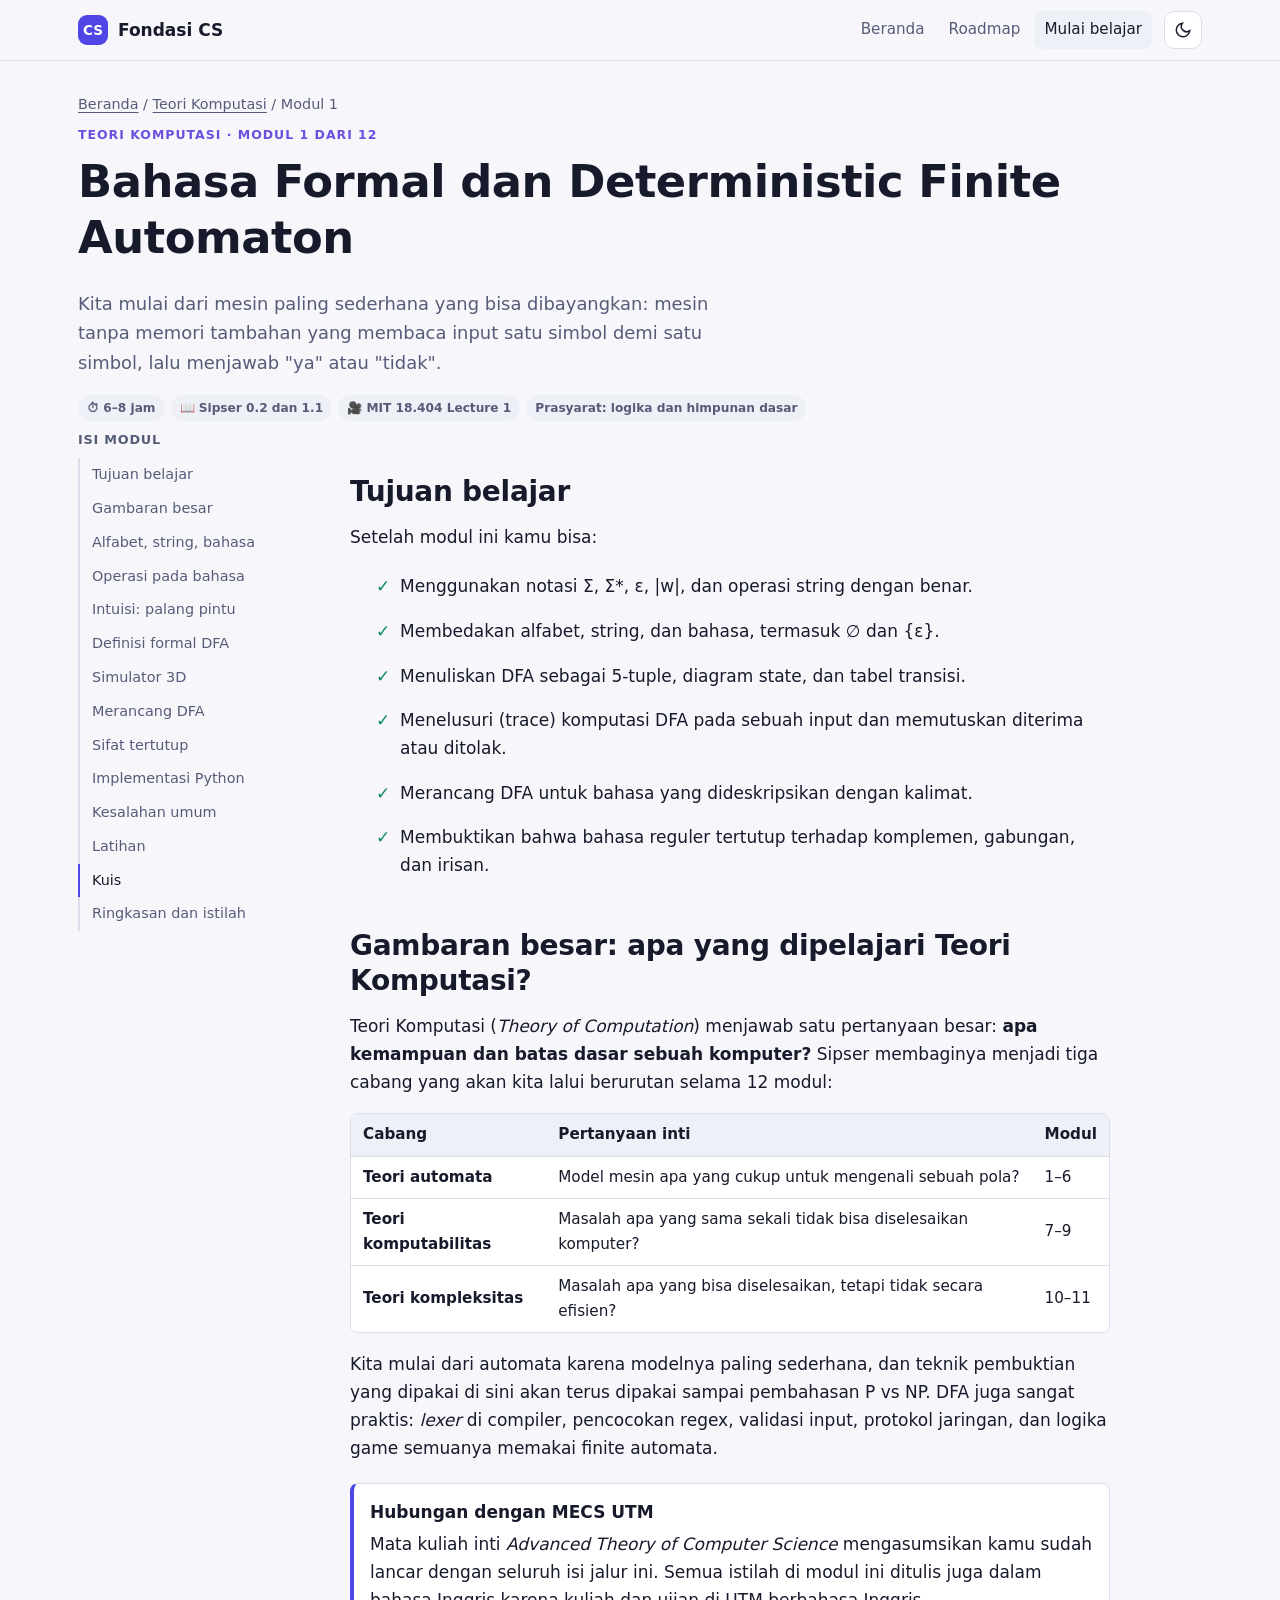
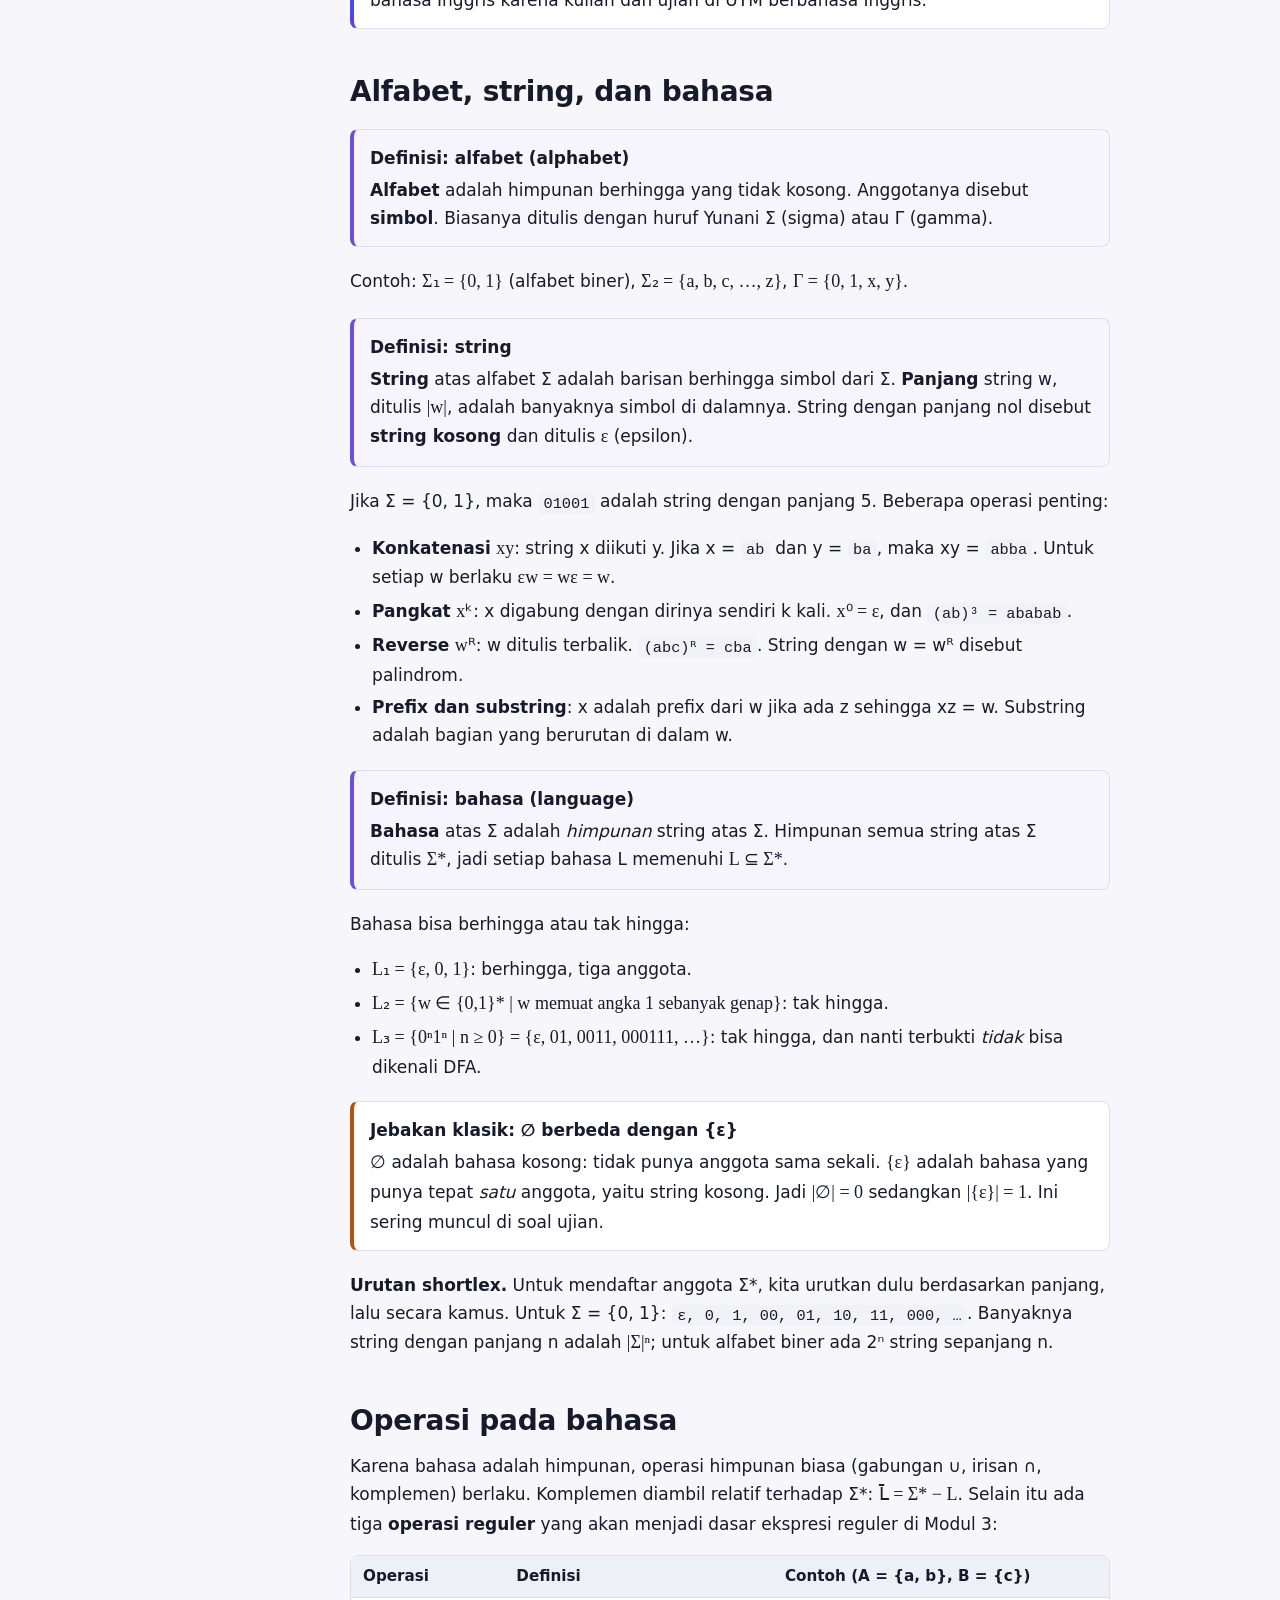
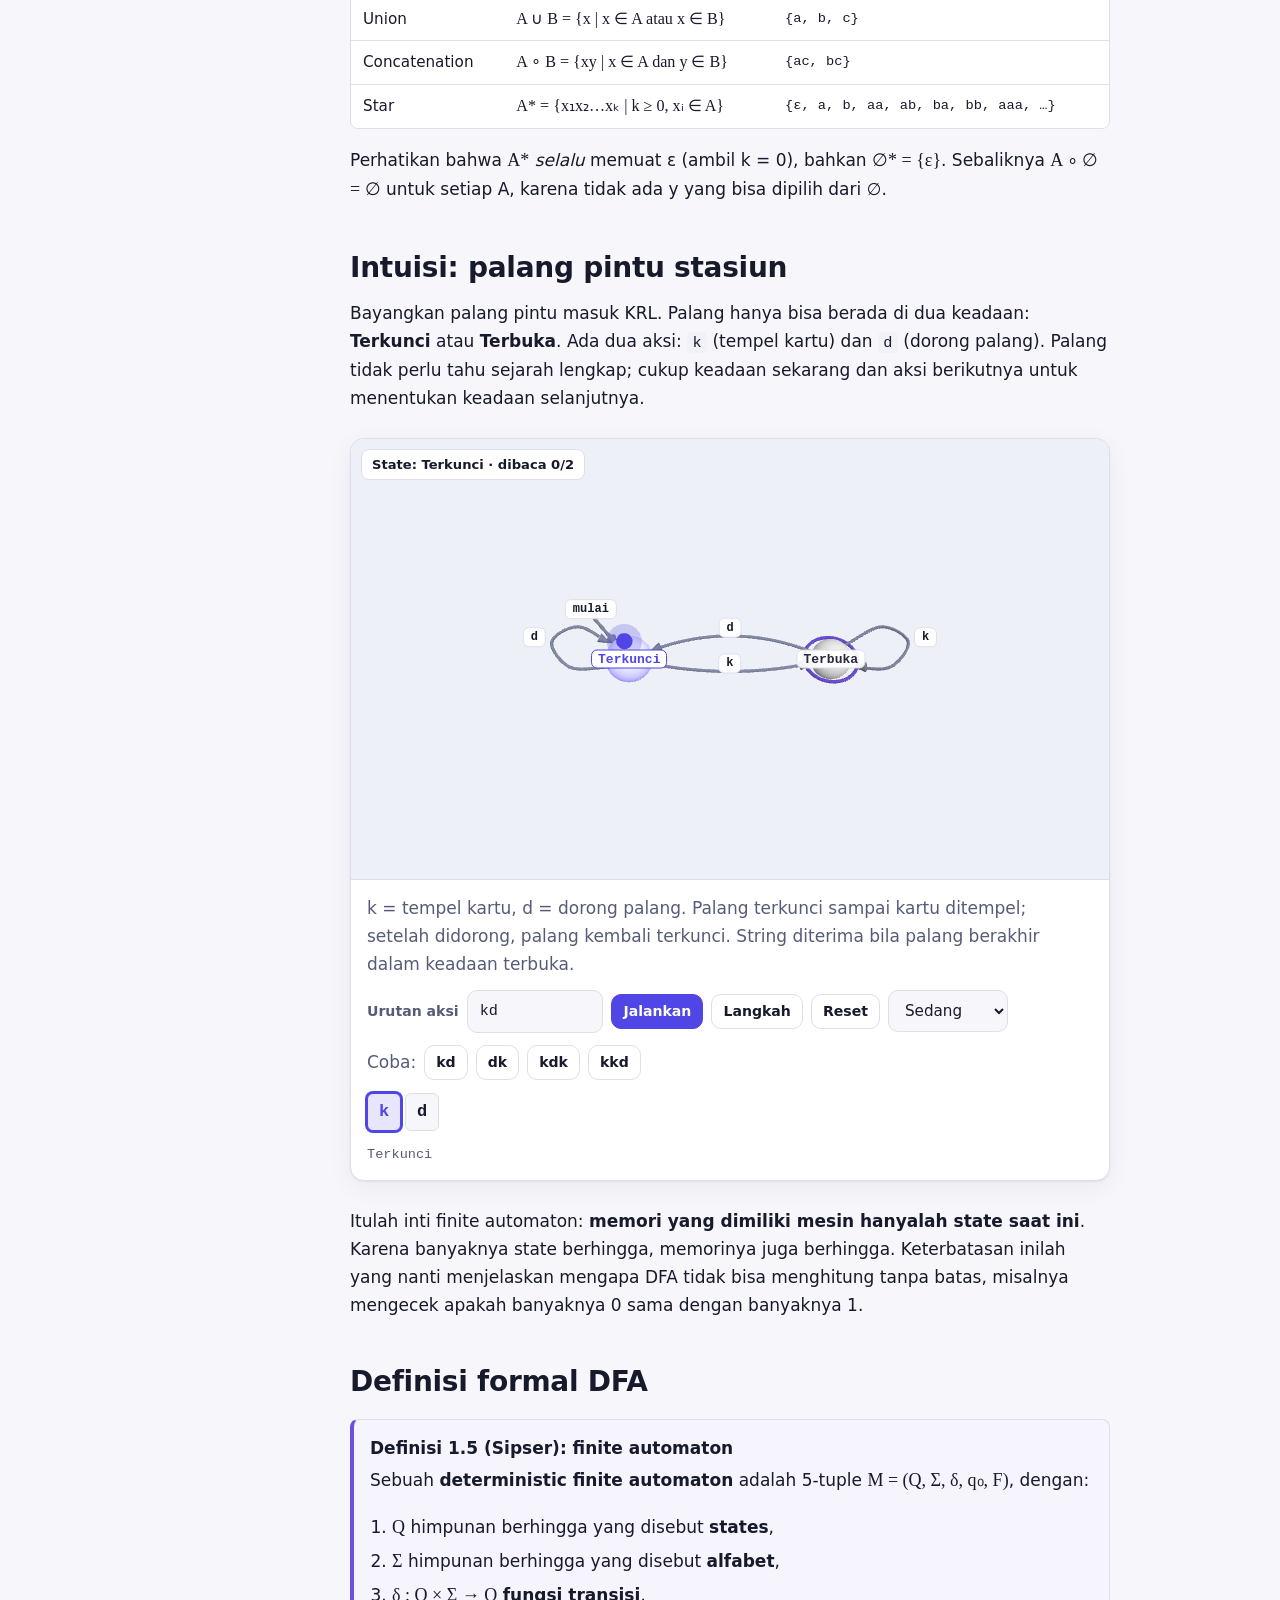
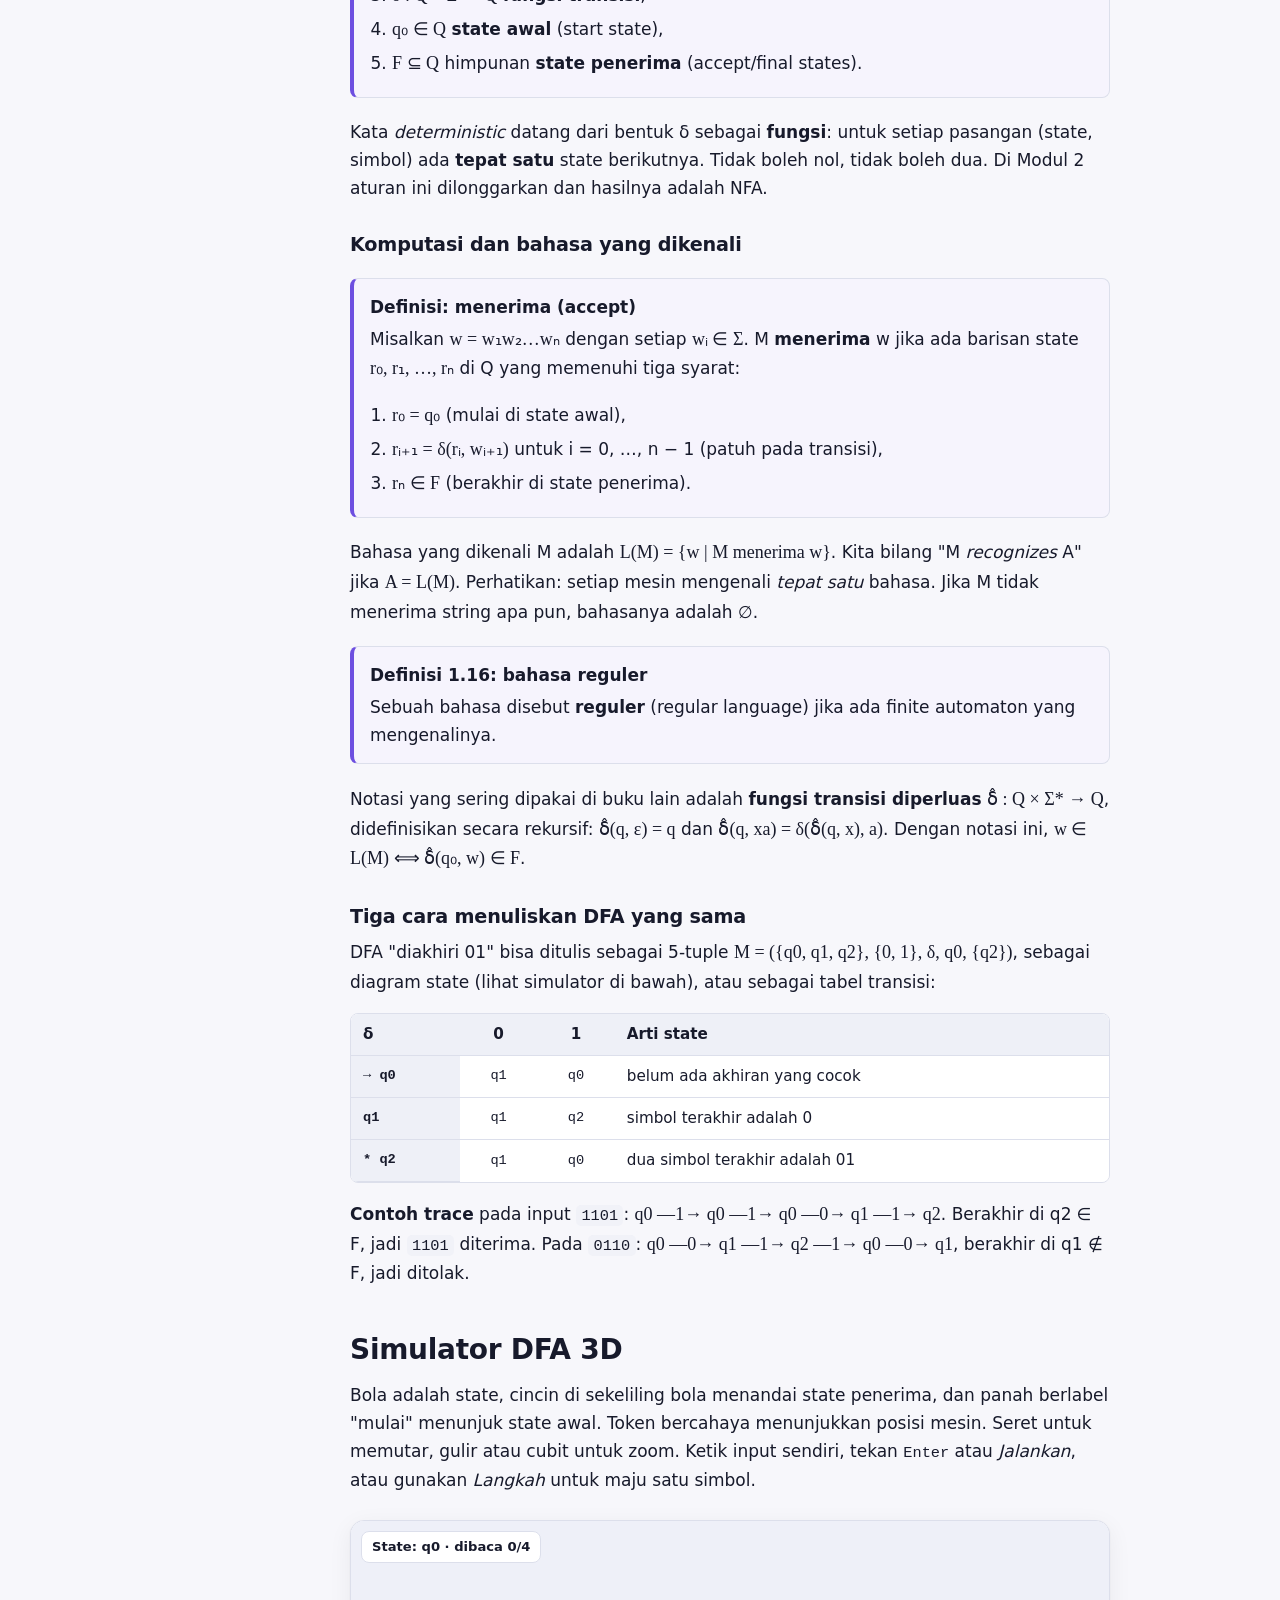
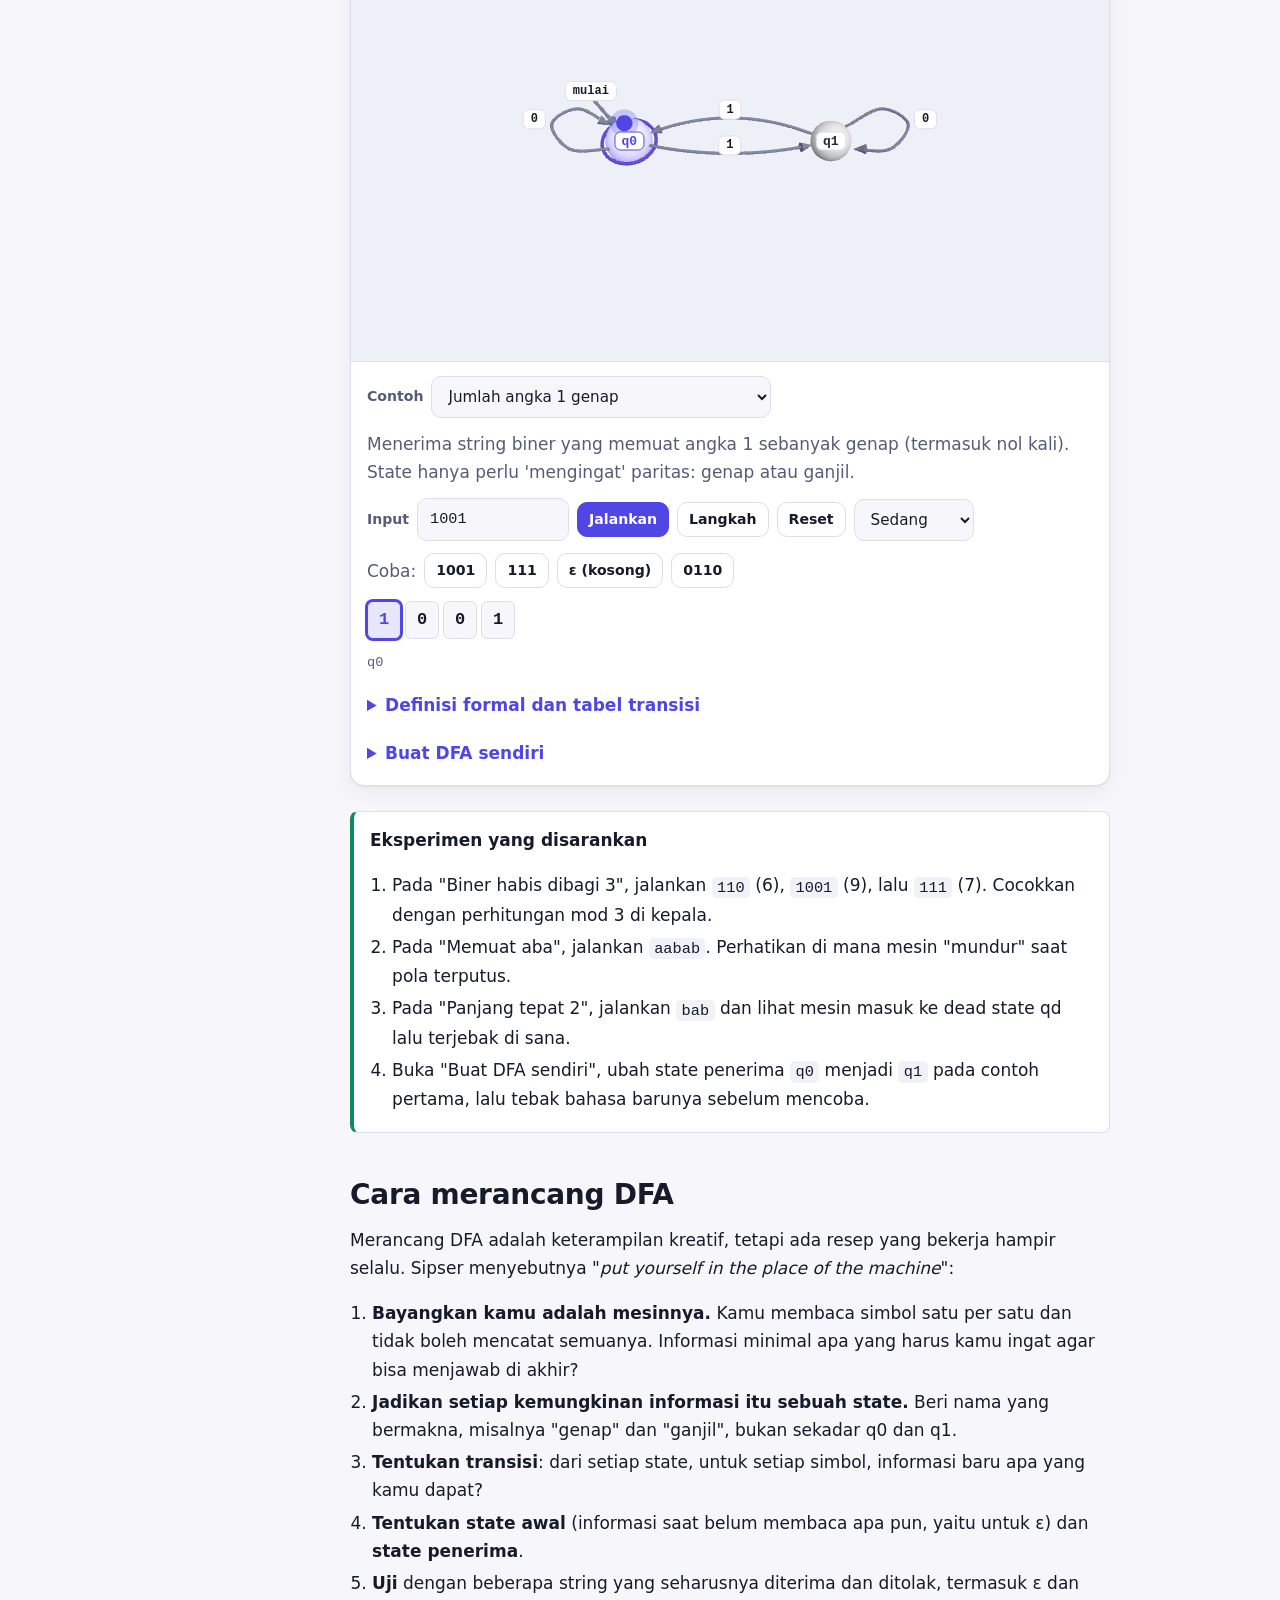
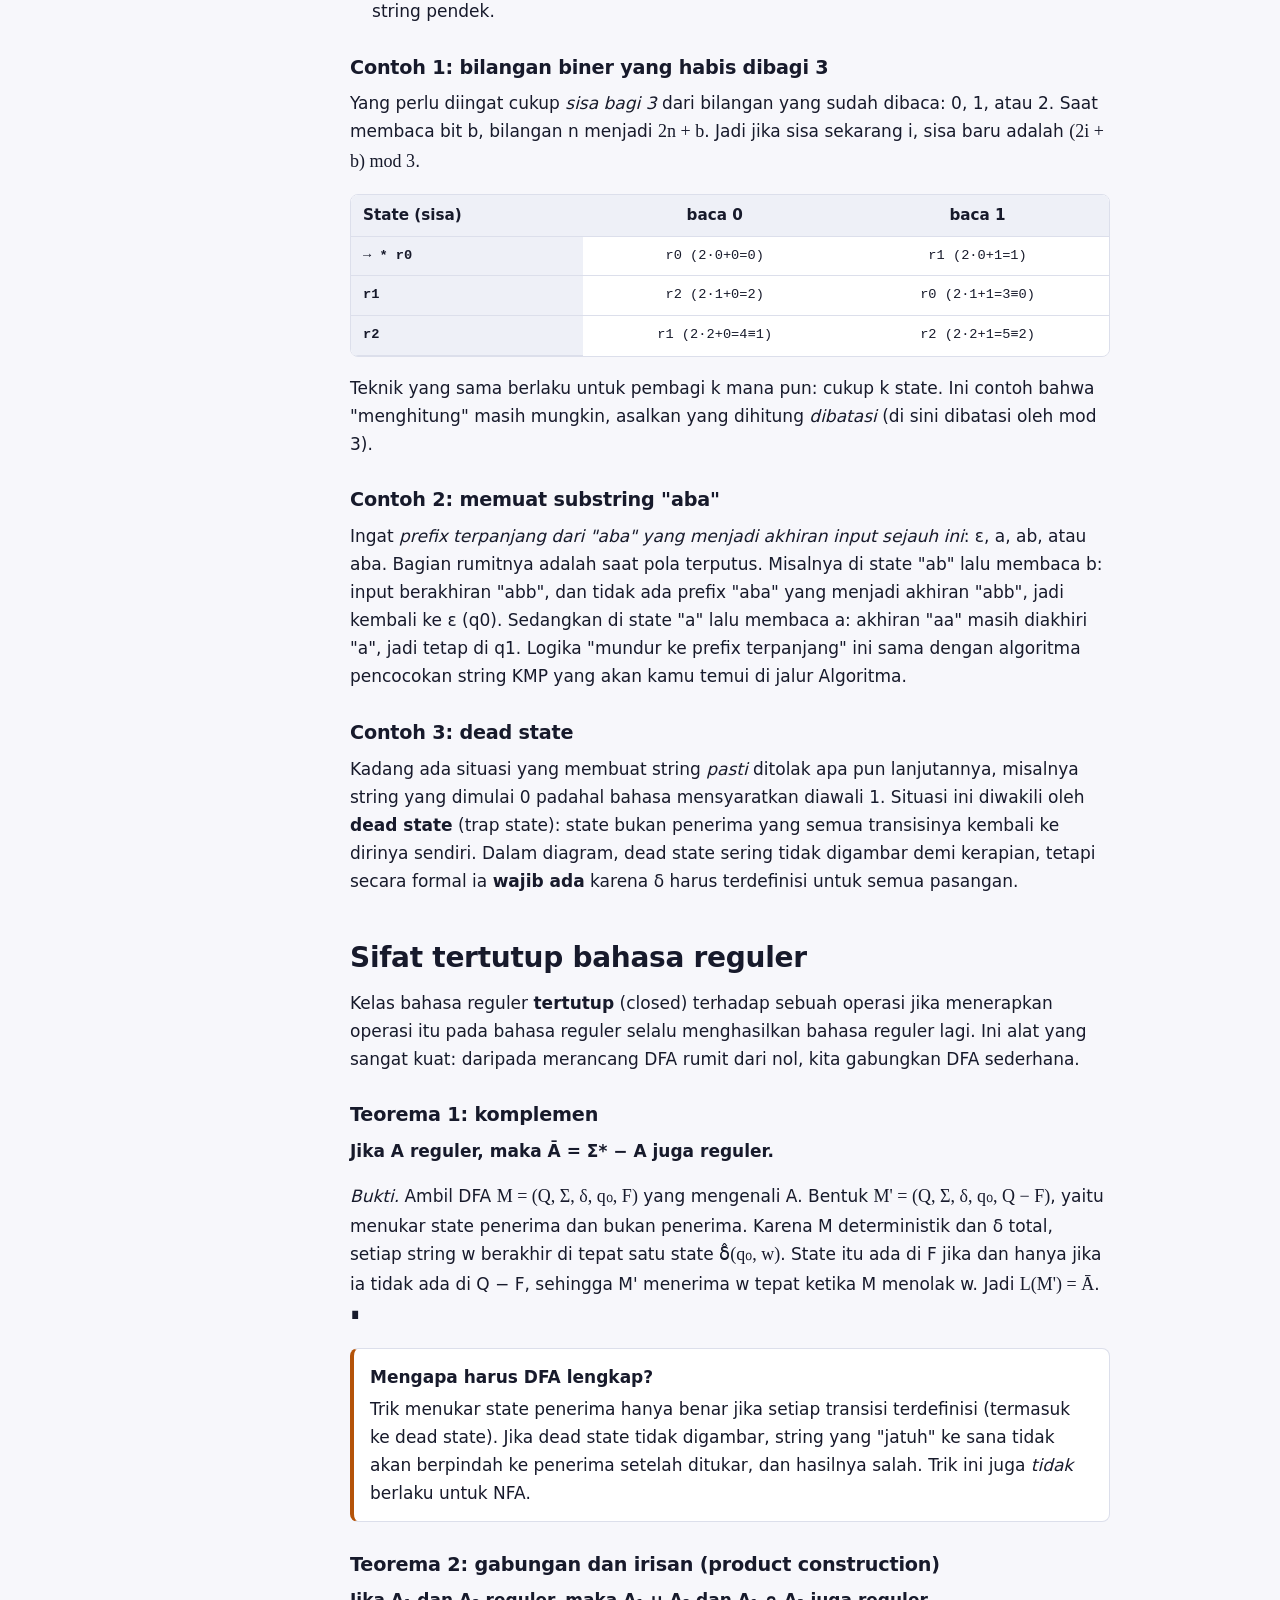
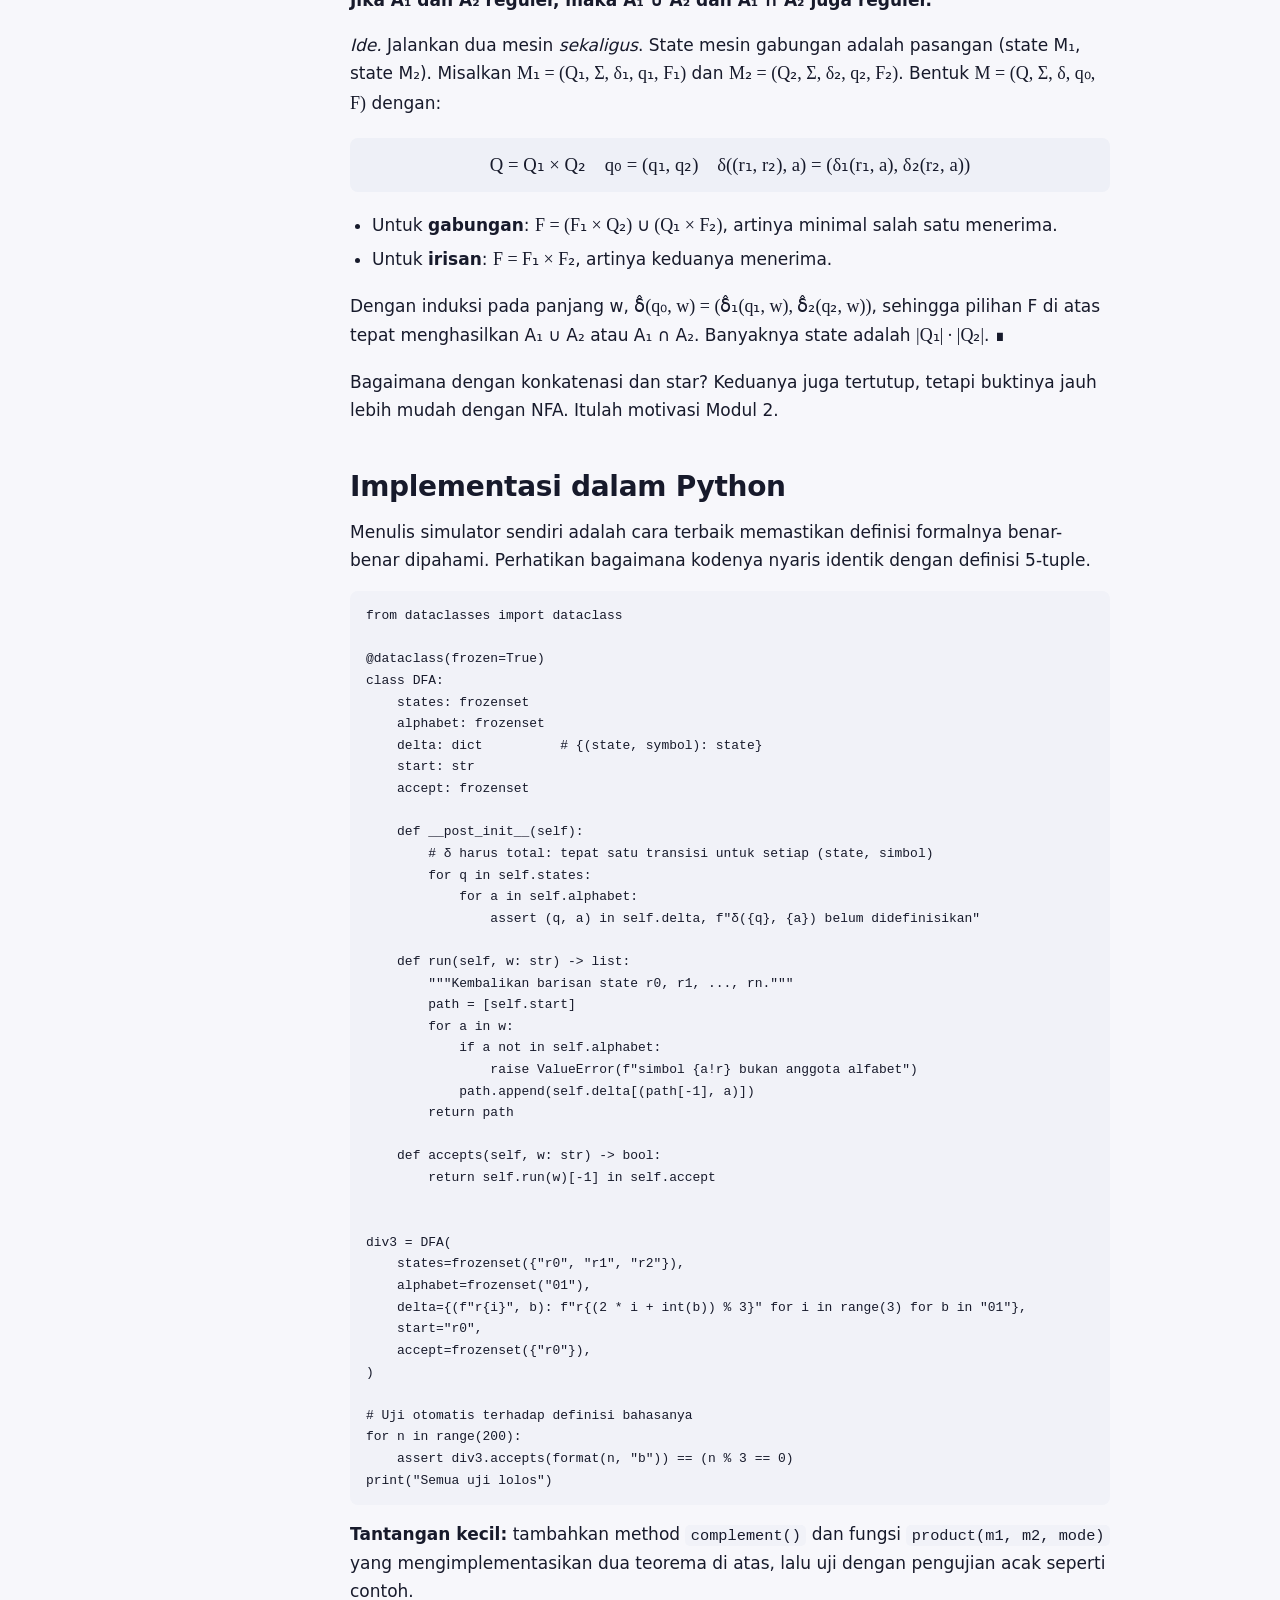
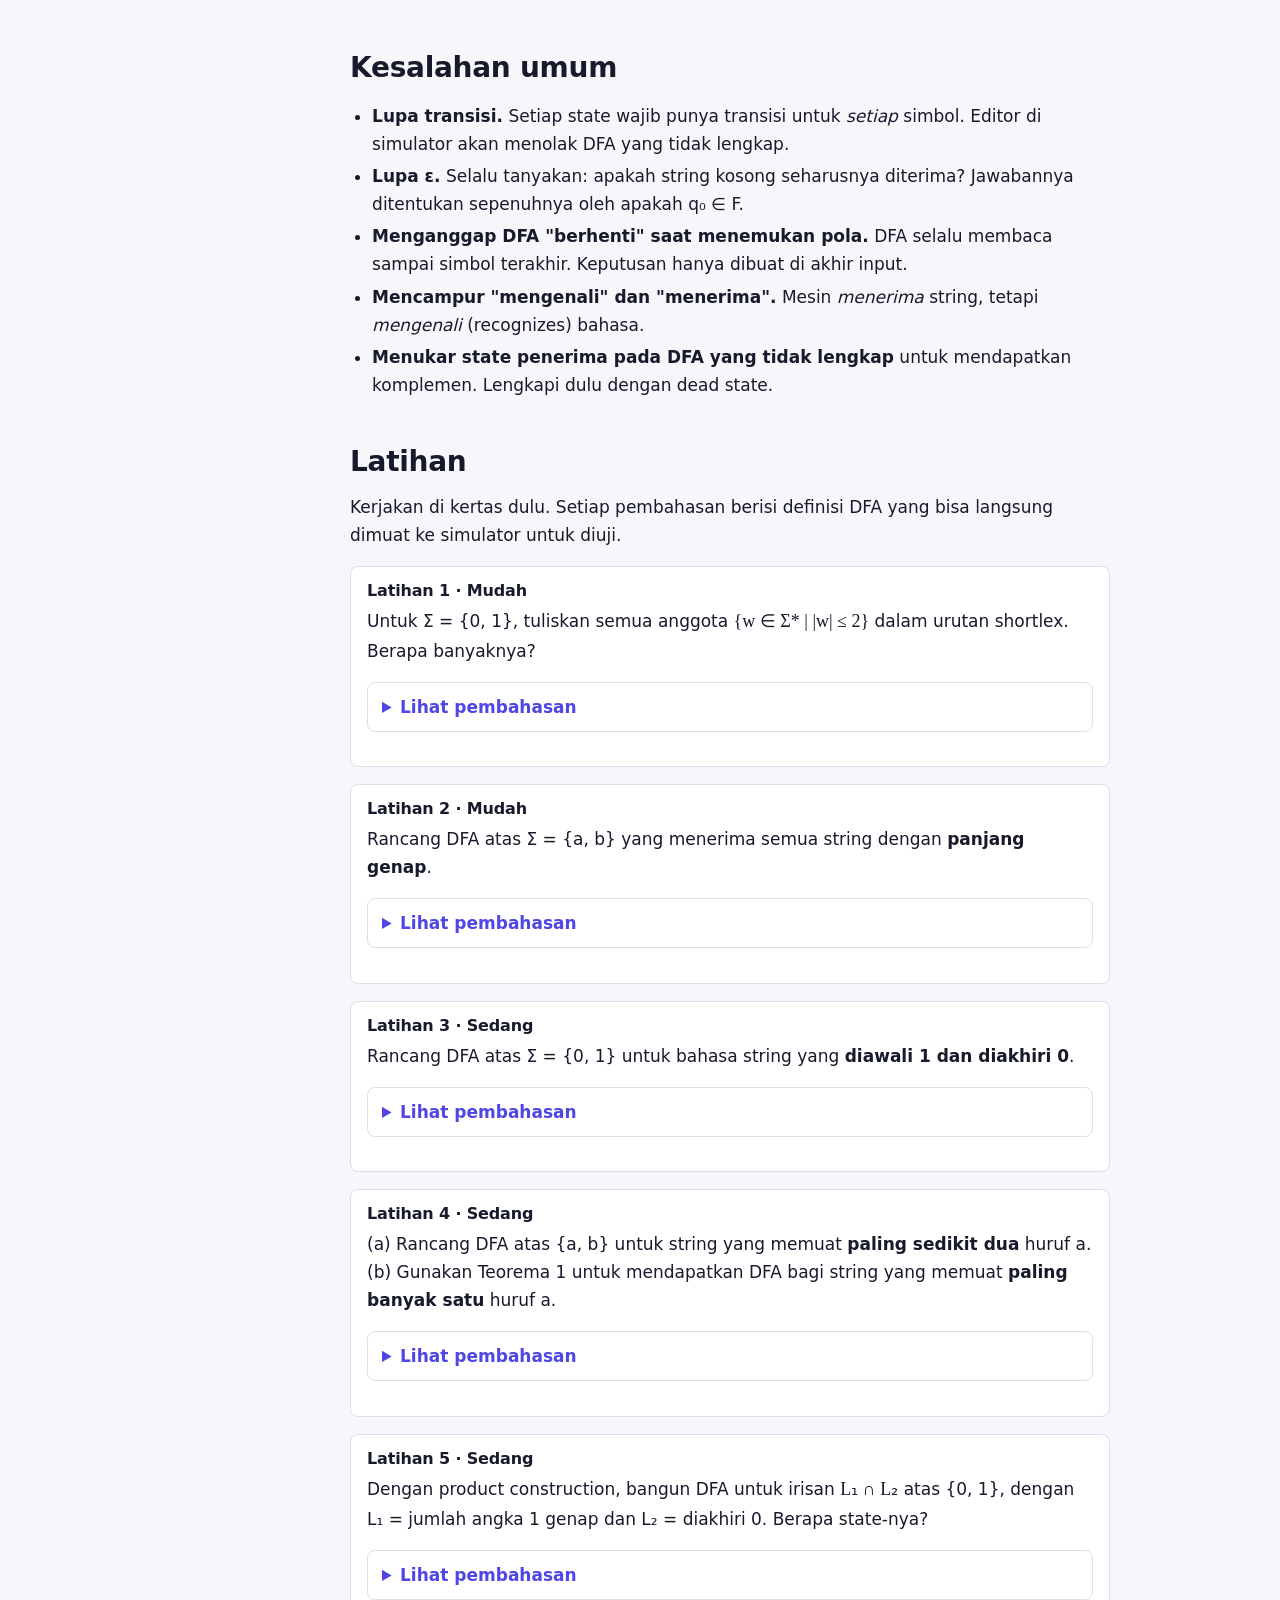
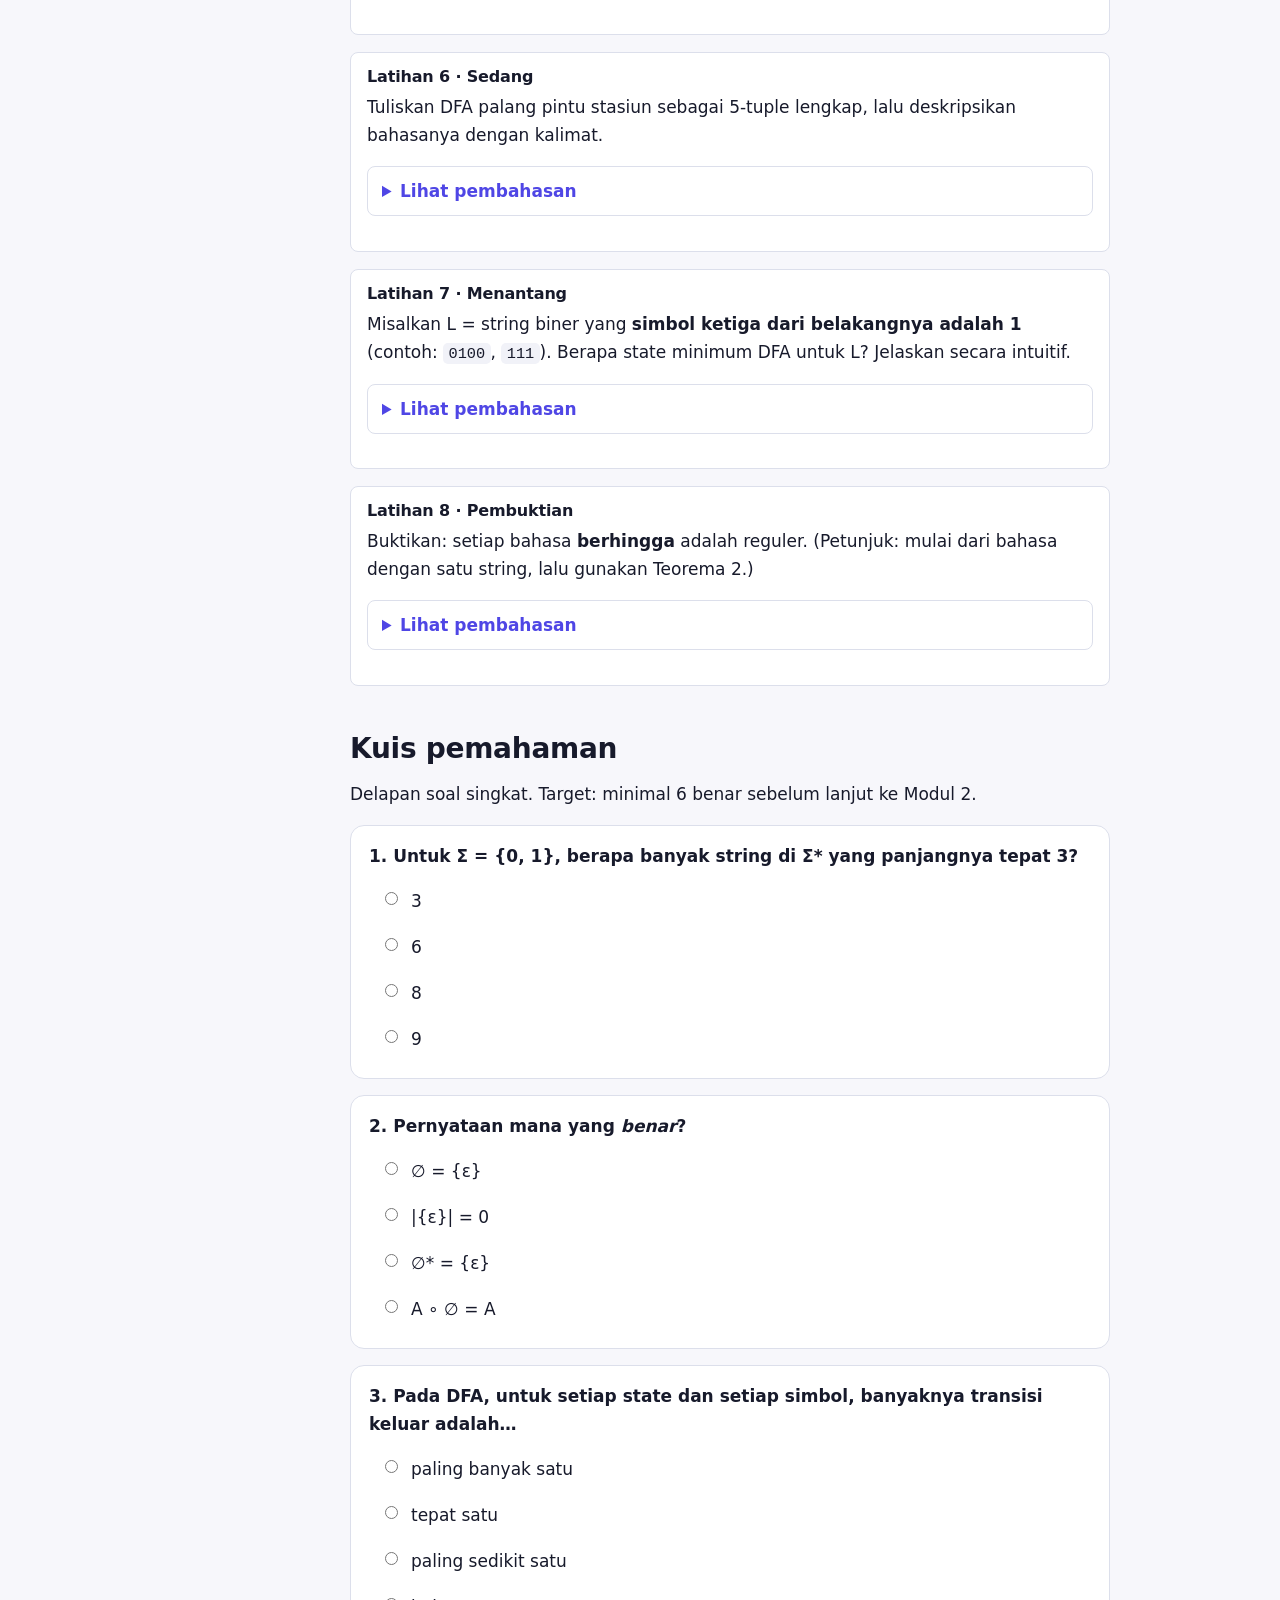
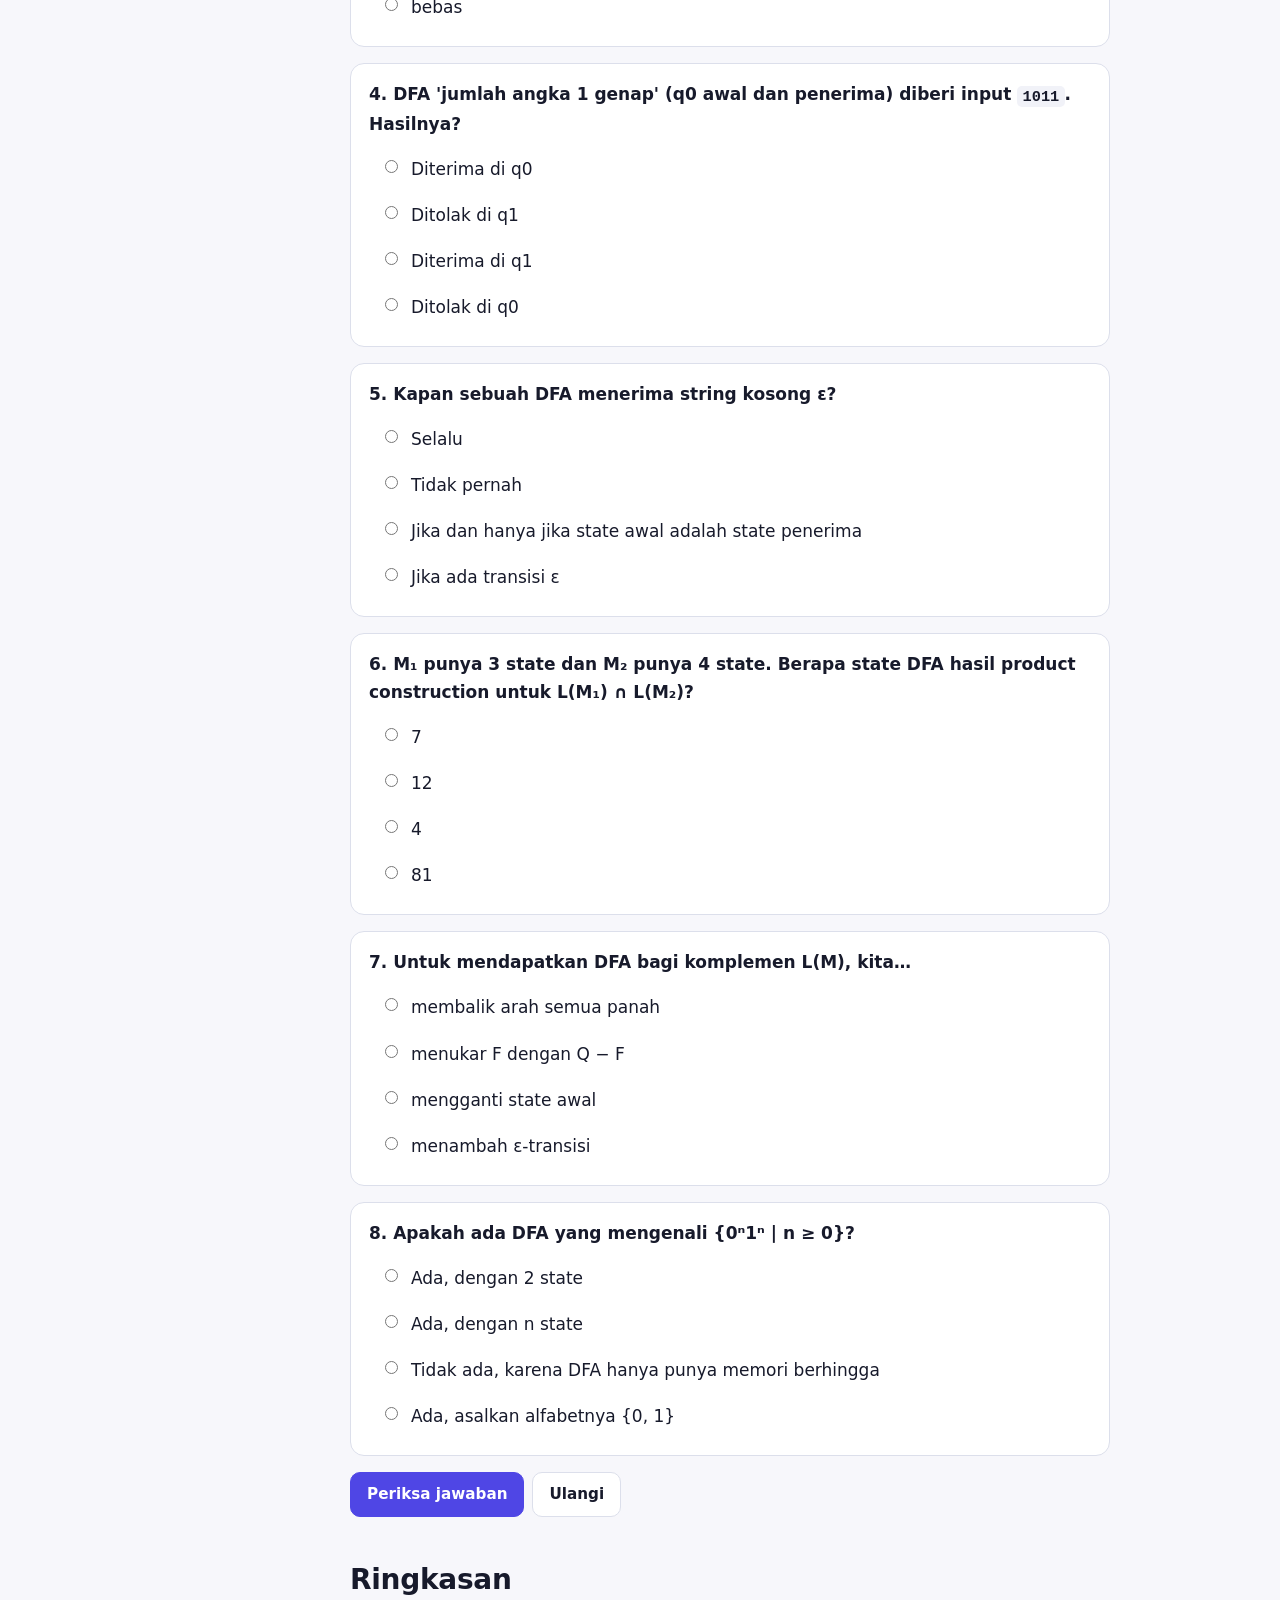
==== commit 5aefd884: "Tambah Modul 2 Teori Komputasi: NFA, transisi ε, dan konversi NFA ke DFA Visualisasi 3D kini menduku" ====
--- a/teori-komputasi/01-bahasa-dan-dfa.html
+++ b/teori-komputasi/01-bahasa-dan-dfa.html
@@ -566,10 +566,11 @@
 
           <div class="done-box">
             <label class="check"><input type="checkbox" data-done-key="teori-komputasi/01"> Saya sudah menyelesaikan modul ini</label>
-            <span class="muted">Lanjut berikutnya: Modul 2, NFA dan konstruksi subset (sedang disusun)</span>
+            <a class="btn btn-primary" href="02-nfa.html">Lanjut ke Modul 2: NFA →</a>
           </div>
           <nav class="pager" aria-label="Navigasi modul">
             <a class="btn" href="../roadmap.html?jalur=teori-komputasi">← Kembali ke roadmap</a>
+            <a class="btn" href="02-nfa.html">Modul 2: NFA dan konstruksi subset →</a>
           </nav>
         </section>
       </main>
